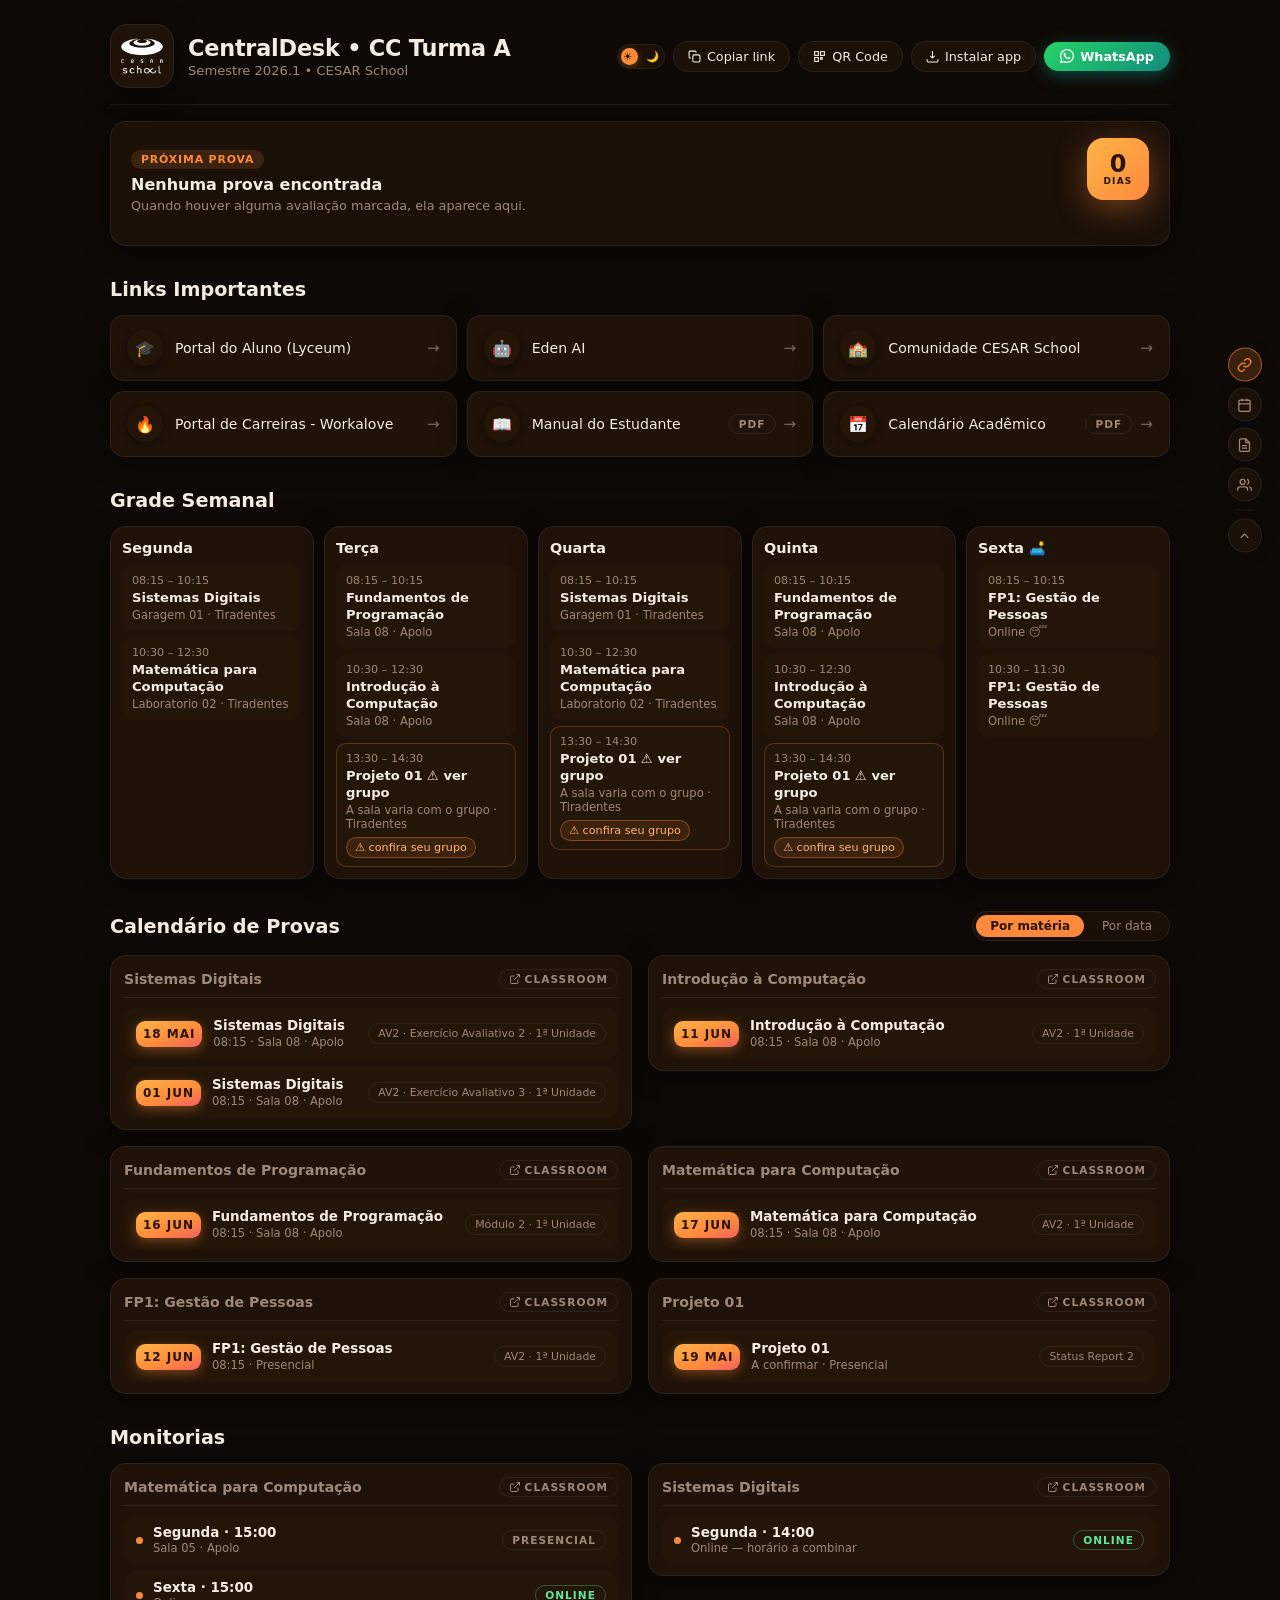
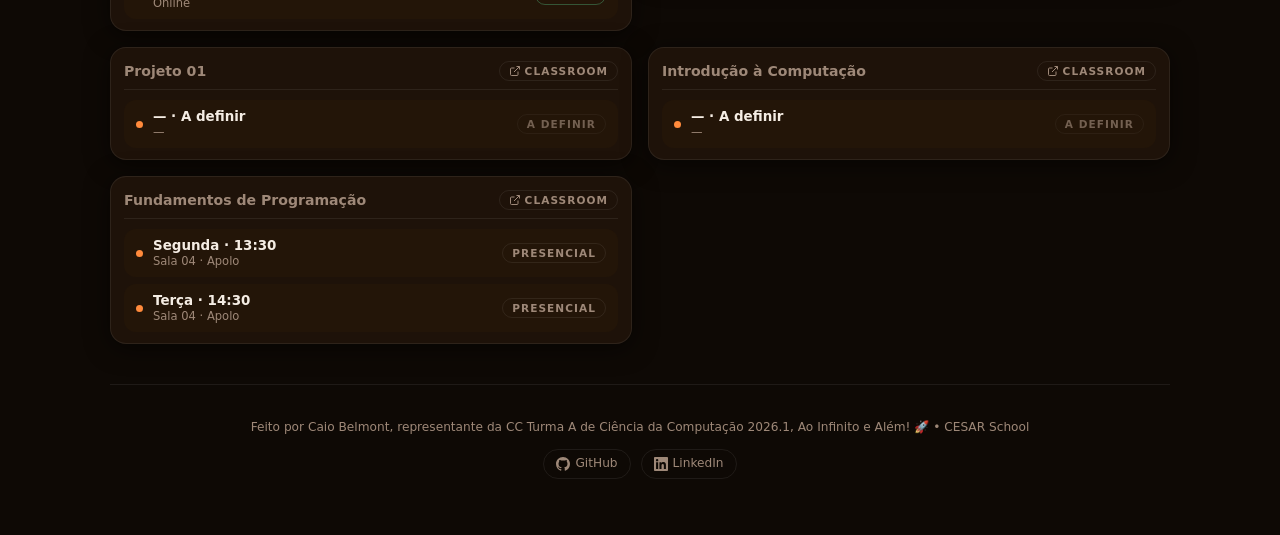
==== index.html @ 244f683c "Fix HTML structure by adding missing newline" ====
<!DOCTYPE html>
<html lang="pt-BR" data-theme="dark">
<head>
  <meta charset="UTF-8" />
  <meta name="viewport" content="width=device-width, initial-scale=1.0" />
  <title>CentralDesk • CC Turma A</title>
  <link rel="stylesheet" href="style.css" />
</head>
<body>
  <div class="app-shell">

    <!-- TOPBAR desktop -->
    <header class="topbar">
      <div class="topbar-left">
        <div class="brand-card">
          <img id="school-logo" src="assets/images/logo-cesar-school-branca.png" alt="CESAR School" />
        </div>
        <div class="title-block">
          <h1 id="hub-title">CentralDesk • CC Turma A</h1>
          <p id="hub-subtitle" class="subtitle">Semestre 2026.1 • CESAR School</p>
        </div>
      </div>
      <div class="topbar-right">
        <button class="theme-toggle" id="theme-toggle" aria-label="Alternar tema">
          <span class="theme-icon">☀</span>
          <span class="theme-icon">🌙</span>
          <span class="theme-toggle-thumb"></span>
        </button>
        <button class="ghost-button" id="copy-link-btn">
          <svg width="13" height="13" viewBox="0 0 24 24" fill="none" stroke="currentColor" stroke-width="2"><rect x="9" y="9" width="13" height="13" rx="2"/><path d="M5 15H4a2 2 0 0 1-2-2V4a2 2 0 0 1 2-2h9a2 2 0 0 1 2 2v1"/></svg>
          Copiar link
        </button>
        <button class="ghost-button" id="qr-code-btn">
          <svg width="13" height="13" viewBox="0 0 24 24" fill="none" stroke="currentColor" stroke-width="2"><rect x="3" y="3" width="7" height="7"/><rect x="14" y="3" width="7" height="7"/><rect x="3" y="14" width="7" height="7"/><rect x="14" y="14" width="3" height="3"/></svg>
          QR Code
        </button>
        <button class="ghost-button" id="install-app-btn">
          <svg width="13" height="13" viewBox="0 0 24 24" fill="none" stroke="currentColor" stroke-width="2"><path d="M12 2v13m0 0l-4-4m4 4l4-4M2 17v3a2 2 0 0 0 2 2h16a2 2 0 0 0 2-2v-3"/></svg>
          Instalar app
        </button>
        <button class="whatsapp-button" id="whatsapp-btn">
          <svg width="14" height="14" viewBox="0 0 24 24" fill="currentColor"><path d="M17.472 14.382c-.297-.149-1.758-.867-2.03-.967-.273-.099-.471-.148-.67.15-.197.297-.767.966-.94 1.164-.173.199-.347.223-.644.075-.297-.15-1.255-.463-2.39-1.475-.883-.788-1.48-1.761-1.653-2.059-.173-.297-.018-.458.13-.606.134-.133.298-.347.446-.52.149-.174.198-.298.298-.497.099-.198.05-.371-.025-.52-.075-.149-.669-1.612-.916-2.207-.242-.579-.487-.5-.669-.51a12.8 12.8 0 0 0-.57-.01c-.198 0-.52.074-.792.372-.272.297-1.04 1.016-1.04 2.479 0 1.462 1.065 2.875 1.213 3.074.149.198 2.096 3.2 5.077 4.487.709.306 1.262.489 1.694.625.712.227 1.36.195 1.871.118.571-.085 1.758-.719 2.006-1.413.248-.694.248-1.289.173-1.413-.074-.124-.272-.198-.57-.347z"/><path d="M12 0C5.373 0 0 5.373 0 12c0 2.127.558 4.126 1.532 5.859L.057 23.25a.75.75 0 0 0 .916.948l5.453-1.686A11.945 11.945 0 0 0 12 24c6.627 0 12-5.373 12-12S18.627 0 12 0zm0 21.75a9.695 9.695 0 0 1-4.962-1.362l-.355-.211-3.685 1.14 1.04-3.595-.232-.369A9.714 9.714 0 0 1 2.25 12C2.25 6.615 6.615 2.25 12 2.25S21.75 6.615 21.75 12 17.385 21.75 12 21.75z"/></svg>
          WhatsApp
        </button>
      </div>
    </header>

    <!-- TOPBAR mobile (centralizada) -->
    <header class="topbar-mobile">
      <div class="brand-card brand-card-mobile">
        <img id="school-logo-mobile" src="assets/images/logo-cesar-school-branca.png" alt="CESAR School" />
      </div>
      <h1 class="mobile-title" id="hub-title-mobile">CentralDesk • CC Turma A</h1>
      <p class="mobile-subtitle" id="hub-subtitle-mobile">Semestre 2026.1 • CESAR School</p>
      <div class="mobile-actions">
        <button class="theme-toggle" id="theme-toggle-mobile" aria-label="Alternar tema">
          <span class="theme-icon">☀</span>
          <span class="theme-icon">🌙</span>
          <span class="theme-toggle-thumb"></span>
        </button>
        <button class="ghost-button" id="copy-link-btn-mobile">
          <svg width="13" height="13" viewBox="0 0 24 24" fill="none" stroke="currentColor" stroke-width="2"><rect x="9" y="9" width="13" height="13" rx="2"/><path d="M5 15H4a2 2 0 0 1-2-2V4a2 2 0 0 1 2-2h9a2 2 0 0 1 2 2v1"/></svg>
          Copiar link
        </button>
        <button class="ghost-button" id="qr-code-btn-mobile">QR Code</button>
        <button class="ghost-button" id="install-app-btn-mobile">Instalar app</button>
        <button class="whatsapp-button" id="whatsapp-btn-mobile">
          <svg width="14" height="14" viewBox="0 0 24 24" fill="currentColor"><path d="M17.472 14.382c-.297-.149-1.758-.867-2.03-.967-.273-.099-.471-.148-.67.15-.197.297-.767.966-.94 1.164-.173.199-.347.223-.644.075-.297-.15-1.255-.463-2.39-1.475-.883-.788-1.48-1.761-1.653-2.059-.173-.297-.018-.458.13-.606.134-.133.298-.347.446-.52.149-.174.198-.298.298-.497.099-.198.05-.371-.025-.52-.075-.149-.669-1.612-.916-2.207-.242-.579-.487-.5-.669-.51a12.8 12.8 0 0 0-.57-.01c-.198 0-.52.074-.792.372-.272.297-1.04 1.016-1.04 2.479 0 1.462 1.065 2.875 1.213 3.074.149.198 2.096 3.2 5.077 4.487.709.306 1.262.489 1.694.625.712.227 1.36.195 1.871.118.571-.085 1.758-.719 2.006-1.413.248-.694.248-1.289.173-1.413-.074-.124-.272-.198-.57-.347z"/><path d="M12 0C5.373 0 0 5.373 0 12c0 2.127.558 4.126 1.532 5.859L.057 23.25a.75.75 0 0 0 .916.948l5.453-1.686A11.945 11.945 0 0 0 12 24c6.627 0 12-5.373 12-12S18.627 0 12 0zm0 21.75a9.695 9.695 0 0 1-4.962-1.362l-.355-.211-3.685 1.14 1.04-3.595-.232-.369A9.714 9.714 0 0 1 2.25 12C2.25 6.615 6.615 2.25 12 2.25S21.75 6.615 21.75 12 17.385 21.75 12 21.75z"/></svg>
          WhatsApp
        </button>
      </div>
    </header>

    <!-- HIGHLIGHT -->
    <section class="highlight-section">
      <div class="highlight-main">
        <div class="highlight-tag">Próxima prova</div>
        <h2 id="highlight-title">Carregando...</h2>
        <p id="highlight-description" class="muted small"></p>
        <div class="highlight-meta">
          <span id="highlight-course"></span>
          <span id="highlight-room"></span>
        </div>
      </div>
      <div class="highlight-side">
        <div class="highlight-count">
          <span id="highlight-days">—</span>
          <span class="label">dias</span>
        </div>
        <p id="highlight-date" class="muted small"></p>
      </div>
    </section>

    <main class="app-main">

      <section class="section" id="links-section">
        <div class="section-header"><h2>Links Importantes</h2></div>
        <div class="cards-grid" id="important-links"></div>
      </section>

      <section class="section" id="grade-section">
        <div class="section-header"><h2>Grade Semanal</h2></div>
        <div class="week-grid" id="weekly-schedule"></div>
      </section>

      <section class="section" id="provas-section">
        <div class="section-header">
          <h2>Calendário de Provas</h2>
          <div class="view-toggle">
            <button class="view-toggle-btn active" id="view-by-subject">Por matéria</button>
            <button class="view-toggle-btn" id="view-by-date">Por data</button>
          </div>
        </div>
        <div id="exam-calendar"></div>
      </section>

      <section class="section" id="monitorias-section">
        <div class="section-header"><h2>Monitorias</h2></div>
        <div id="monitorias"></div>
      </section>

    </main>

    <footer class="app-footer">
      <p id="footer-text"></p>
      <div class="footer-links">
        <a href="github.com/BelmontBeta" target="_blank" id="github-link" class="icon-link">
          <svg width="14" height="14" viewBox="0 0 24 24" fill="currentColor"><path d="M12 0C5.37 0 0 5.37 0 12c0 5.3 3.438 9.8 8.205 11.385.6.113.82-.258.82-.577 0-.285-.01-1.04-.015-2.04-3.338.724-4.042-1.61-4.042-1.61-.546-1.387-1.333-1.756-1.333-1.756-1.089-.745.083-.729.083-.729 1.205.084 1.839 1.237 1.839 1.237 1.07 1.834 2.807 1.304 3.492.997.107-.775.418-1.305.762-1.604-2.665-.305-5.467-1.334-5.467-5.931 0-1.311.469-2.381 1.236-3.221-.124-.303-.535-1.524.117-3.176 0 0 1.008-.322 3.301 1.23A11.509 11.509 0 0 1 12 5.803c1.02.005 2.047.138 3.006.404 2.291-1.552 3.297-1.23 3.297-1.23.653 1.653.242 2.874.118 3.176.77.84 1.235 1.911 1.235 3.221 0 4.609-2.807 5.624-5.479 5.921.43.372.823 1.102.823 2.222 0 1.606-.015 2.896-.015 3.286 0 .315.21.69.825.57C20.565 21.795 24 17.295 24 12c0-6.63-5.37-12-12-12z"/></svg>
          GitHub
        </a>
        <a href="www.linkedin.com/in/caio-belmont-29b6191aa/" target="_blank" id="linkedin-link" class="icon-link">
          <svg width="14" height="14" viewBox="0 0 24 24" fill="currentColor"><path d="M20.447 20.452h-3.554v-5.569c0-1.328-.027-3.037-1.852-3.037-1.853 0-2.136 1.445-2.136 2.939v5.667H9.351V9h3.414v1.561h.046c.477-.9 1.637-1.85 3.37-1.85 3.601 0 4.267 2.37 4.267 5.455v6.286zM5.337 7.433a2.062 2.062 0 0 1-2.063-2.065 2.064 2.064 0 1 1 2.063 2.065zm1.782 13.019H3.555V9h3.564v11.452zM22.225 0H1.771C.792 0 0 .774 0 1.729v20.542C0 23.227.792 24 1.771 24h20.451C23.2 24 24 23.227 24 22.271V1.729C24 .774 23.2 0 22.222 0h.003z"/></svg>
          LinkedIn
        </a>
      </div>
    </footer>

  </div>

  <!-- SIDE NAV flutuante à direita (desktop + mobile) -->
  <nav class="side-nav" id="side-nav">
    <a class="side-nav-item active" href="#links-section">
      <span class="side-nav-icon">
        <svg width="15" height="15" viewBox="0 0 24 24" fill="none" stroke="currentColor" stroke-width="2"><path d="M10 13a5 5 0 0 0 7.54.54l3-3a5 5 0 0 0-7.07-7.07l-1.72 1.71"/><path d="M14 11a5 5 0 0 0-7.54-.54l-3 3a5 5 0 0 0 7.07 7.07l1.71-1.71"/></svg>
      </span>
      <span class="side-nav-label">Links</span>
    </a>
    <a class="side-nav-item" href="#grade-section">
      <span class="side-nav-icon">
        <svg width="15" height="15" viewBox="0 0 24 24" fill="none" stroke="currentColor" stroke-width="2"><rect x="3" y="4" width="18" height="18" rx="2"/><line x1="16" y1="2" x2="16" y2="6"/><line x1="8" y1="2" x2="8" y2="6"/><line x1="3" y1="10" x2="21" y2="10"/></svg>
      </span>
      <span class="side-nav-label">Grade</span>
    </a>
    <a class="side-nav-item" href="#provas-section">
      <span class="side-nav-icon">
        <svg width="15" height="15" viewBox="0 0 24 24" fill="none" stroke="currentColor" stroke-width="2"><path d="M14 2H6a2 2 0 0 0-2 2v16a2 2 0 0 0 2 2h12a2 2 0 0 0 2-2V8z"/><polyline points="14 2 14 8 20 8"/><line x1="16" y1="13" x2="8" y2="13"/><line x1="16" y1="17" x2="8" y2="17"/></svg>
      </span>
      <span class="side-nav-label">Provas</span>
    </a>
    <a class="side-nav-item" href="#monitorias-section">
      <span class="side-nav-icon">
        <svg width="15" height="15" viewBox="0 0 24 24" fill="none" stroke="currentColor" stroke-width="2"><path d="M17 21v-2a4 4 0 0 0-4-4H5a4 4 0 0 0-4 4v2"/><circle cx="9" cy="7" r="4"/><path d="M23 21v-2a4 4 0 0 0-3-3.87"/><path d="M16 3.13a4 4 0 0 1 0 7.75"/></svg>
      </span>
      <span class="side-nav-label">Monitorias</span>
    </a>
    <div class="side-nav-divider"></div>
    <button class="side-nav-item side-nav-top" id="back-to-top">
      <span class="side-nav-icon">
        <svg width="15" height="15" viewBox="0 0 24 24" fill="none" stroke="currentColor" stroke-width="2"><polyline points="18 15 12 9 6 15"/></svg>
      </span>
      <span class="side-nav-label">Topo</span>
    </button>
  </nav>

  <!-- MODAL QR CODE -->
  <div class="modal-overlay" id="modal-qr">
    <div class="modal-box">
      <div class="modal-header">
        <span class="modal-title">🔳 QR Code do CentralDesk</span>
        <button class="modal-close" id="modal-qr-close">
          <svg width="16" height="16" viewBox="0 0 24 24" fill="none" stroke="currentColor" stroke-width="2.5"><line x1="18" y1="6" x2="6" y2="18"/><line x1="6" y1="6" x2="18" y2="18"/></svg>
        </button>
      </div>
      <div class="modal-body modal-body-qr">
        <div class="qr-wrapper">
          <img id="qr-img" src="" alt="QR Code" />
        </div>
        <p class="qr-url" id="qr-url-text"></p>
      </div>
      <div class="modal-footer">
        <button class="btn-download-qr" id="btn-download-qr">
          <svg width="14" height="14" viewBox="0 0 24 24" fill="none" stroke="currentColor" stroke-width="2"><path d="M12 2v13m0 0l-4-4m4 4l4-4M2 17v3a2 2 0 0 0 2 2h16a2 2 0 0 0 2-2v-3"/></svg>
          Baixar .png
        </button>
        <button class="btn-modal-ghost" id="modal-qr-close2">Fechar</button>
      </div>
    </div>
  </div>

  <!-- MODAL INSTALAR APP -->
  <div class="modal-overlay" id="modal-install">
    <div class="modal-box">
      <div class="modal-header">
        <span class="modal-title">📲 Instalar no celular</span>
        <button class="modal-close" id="modal-install-close">
          <svg width="16" height="16" viewBox="0 0 24 24" fill="none" stroke="currentColor" stroke-width="2.5"><line x1="18" y1="6" x2="6" y2="18"/><line x1="6" y1="6" x2="18" y2="18"/></svg>
        </button>
      </div>
      <div class="modal-body">
        <p class="install-subtitle">Adicione o CentralDesk à sua tela inicial como um app, sem precisar de loja.</p>

        <div class="install-tabs">
          <button class="install-tab active" data-tab="android">
            <svg width="14" height="14" viewBox="0 0 24 24" fill="currentColor"><path d="M17.523 15.341a.75.75 0 1 0 0-1.5.75.75 0 0 0 0 1.5zm-11.046 0a.75.75 0 1 0 0-1.5.75.75 0 0 0 0 1.5zM2.4 8.4l1.8-3.6A1.2 1.2 0 0 1 5.27 4.2h13.46a1.2 1.2 0 0 1 1.07.6l1.8 3.6H2.4zm-.4 1.2v7.2A1.2 1.2 0 0 0 3.2 18h.6v1.8a1.2 1.2 0 0 0 2.4 0V18h7.6v1.8a1.2 1.2 0 0 0 2.4 0V18h.6a1.2 1.2 0 0 0 1.2-1.2V9.6H2z"/></svg>
            Android
          </button>
          <button class="install-tab" data-tab="iphone">
            <svg width="14" height="14" viewBox="0 0 24 24" fill="currentColor"><path d="M16.5 1.5h-9A2.5 2.5 0 0 0 5 4v16a2.5 2.5 0 0 0 2.5 2.5h9A2.5 2.5 0 0 0 19 20V4a2.5 2.5 0 0 0-2.5-2.5zm-4.5 18a1 1 0 1 1 0-2 1 1 0 0 1 0 2z"/></svg>
            iPhone
          </button>
        </div>

        <div class="install-steps" id="steps-android">
          <div class="install-step">
            <span class="step-num">1</span>
            <span>Abra o site no <strong>Google Chrome</strong> do seu celular.</span>
          </div>
          <div class="install-step">
            <span class="step-num">2</span>
            <span>Toque nos <strong>três pontinhos ⋮</strong> no canto superior direito.</span>
          </div>
          <div class="install-step">
            <span class="step-num">3</span>
            <span>Selecione <strong>"Adicionar à tela inicial"</strong> ou <strong>"Instalar app"</strong>.</span>
          </div>
          <div class="install-step">
            <span class="step-num">4</span>
            <span>Confirme tocando em <strong>"Adicionar"</strong>. Pronto! 🎉</span>
          </div>
        </div>

        <div class="install-steps hidden" id="steps-iphone">
          <div class="install-step">
            <span class="step-num">1</span>
            <span>Abra o site no <strong>Safari</strong> (não funciona em outros navegadores).</span>
          </div>
          <div class="install-step">
            <span class="step-num">2</span>
            <span>Toque no botão de <strong>compartilhar</strong> — quadrado com seta pra cima, na barra inferior.</span>
          </div>
          <div class="install-step">
            <span class="step-num">3</span>
            <span>Role e toque em <strong>"Adicionar à Tela de Início"</strong>.</span>
          </div>
          <div class="install-step">
            <span class="step-num">4</span>
            <span>Confirme em <strong>"Adicionar"</strong> no canto superior direito. Feito! 🎉</span>
          </div>
        </div>

        <div class="install-tip">
          💡 O app funciona offline e fica sempre atualizado quando você abrir com internet.
        </div>
      </div>
      <div class="modal-footer">
        <button class="btn-modal-ghost" id="modal-install-close2">Fechar</button>
      </div>
    </div>
  </div>

  <script src="config.js"></script>
  <script src="script.js"></script>
</body>
</html>
---- style.css ----
/* =====================================================
   CentralDesk • CESAR School
   ===================================================== */

   :root {
    --bg:          #0e0905;
    --bg-up:       #1a1008;
    --bg-soft:     #231508;
    --bg-card:     #1e1209;
    --accent:      #ff8a3c;
    --accent-glow: rgba(255,138,60,.35);
    --text:        #f5ede4;
    --muted:       #9e8878;
    --border:      rgba(255,255,255,.07);
    --border-acc:  rgba(255,138,60,.4);
    --r-lg:        16px;
    --r-md:        12px;
    --pill:        999px;
    --sh-card:     0 4px 24px rgba(0,0,0,.55);
    --sh-acc:      0 8px 32px rgba(255,138,60,.4);
    --font:        system-ui,-apple-system,BlinkMacSystemFont,"Segoe UI",sans-serif;
  }
  
  :root[data-theme="light"] {
    --bg:          #f5ede4;
    --bg-up:       #ffffff;
    --bg-soft:     #ede3d8;
    --bg-card:     #ffffff;
    --accent:      #e06520;
    --accent-glow: rgba(224,101,32,.2);
    --text:        #2d1c0e;
    --muted:       #7a5c45;
    --border:      rgba(0,0,0,.08);
    --border-acc:  rgba(224,101,32,.45);
    --sh-card:     0 4px 20px rgba(0,0,0,.08);
    --sh-acc:      0 8px 28px rgba(224,101,32,.25);
  }
  
  *,*::before,*::after { box-sizing: border-box; }
  html,body { margin:0; padding:0; font-family:var(--font); color:var(--text); min-height:100%; }
  body { background:var(--bg); display:flex; flex-direction:column; align-items:center; }
  
  .app-shell {
    width: 100%;
    max-width: 1100px;
    padding: 24px 20px 56px;
  }
  
  /* ══════════════════════════════════════════════
     TOPBAR — desktop
     ══════════════════════════════════════════════ */
  
  .topbar {
    display: flex;
    align-items: center;
    justify-content: space-between;
    gap: 16px;
    margin-bottom: 16px;
    padding-bottom: 16px;
    border-bottom: 1px solid var(--border);
  }
  
  .topbar-left {
    display: flex;
    align-items: center;
    gap: 14px;
    flex-shrink: 0;
  }
  
  .brand-card {
    width: 64px; height: 64px;
    border-radius: 18px;
    background: var(--bg-card);
    border: 1px solid var(--border);
    display: flex; align-items: center; justify-content: center;
    box-shadow: var(--sh-card);
    flex-shrink: 0;
  }
  
  .brand-card img { width: 48px; height: auto; }
  
  .title-block h1 {
    margin: 0 0 2px;
    font-size: 1.4rem;
    font-weight: 700;
    letter-spacing: -.01em;
  }
  
  .subtitle { margin: 0; font-size: .82rem; color: var(--muted); }
  
  .topbar-right {
    display: flex;
    align-items: center;
    gap: 8px;
    flex-wrap: wrap;
    justify-content: flex-end;
  }
  
  /* TOPBAR mobile — oculto por padrão */
  .topbar-mobile { display: none; }
  
  /* ══════════════════════════════════════════════
     BOTÕES
     ══════════════════════════════════════════════ */
  
  button { border: none; cursor: pointer; font: inherit; }
  
  .ghost-button {
    padding: 7px 14px;
    border-radius: var(--pill);
    background: var(--bg-up);
    border: 1px solid var(--border);
    color: var(--text);
    font-size: .8rem;
    display: inline-flex; align-items: center; gap: 6px;
    transition: transform .12s, box-shadow .12s, border-color .12s;
    white-space: nowrap;
  }
  
  .ghost-button:hover {
    transform: translateY(-1px);
    border-color: var(--border-acc);
    box-shadow: var(--sh-card);
  }
  
  .whatsapp-button {
    padding: 7px 16px;
    border-radius: var(--pill);
    background: linear-gradient(135deg,#25d366,#128c7e);
    color: #fff; font-size: .8rem; font-weight: 600;
    display: inline-flex; align-items: center; gap: 6px;
    box-shadow: 0 4px 16px rgba(18,140,126,.5);
    transition: transform .12s, box-shadow .12s;
    white-space: nowrap;
  }
  
  .whatsapp-button:hover {
    transform: translateY(-1px);
    box-shadow: 0 8px 24px rgba(18,140,126,.7);
  }
  
  /* ── Toggle tema ── */
  
  .theme-toggle {
    position: relative;
    width: 48px; height: 25px;
    border-radius: var(--pill);
    background: var(--bg-up);
    border: 1px solid var(--border);
    display: inline-flex; align-items: center; justify-content: space-between;
    padding: 0 5px; cursor: pointer; overflow: hidden; flex-shrink: 0;
  }
  
  .theme-icon { font-size: .65rem; pointer-events: none; z-index: 1; }
  
  .theme-toggle-thumb {
    position: absolute; top: 3px; left: 3px;
    width: 17px; height: 17px; border-radius: 50%;
    background: var(--accent);
    transition: transform .22s ease;
    box-shadow: 0 2px 8px var(--accent-glow);
  }
  
  :root[data-theme="light"] .theme-toggle-thumb { transform: translateX(21px); }
  
  /* ══════════════════════════════════════════════
     SIDE NAV — flutuante direita (desktop + mobile)
     ══════════════════════════════════════════════ */
  
  .side-nav {
    position: fixed;
    right: 18px;
    top: 50%;
    transform: translateY(-50%);
    z-index: 100;
    display: flex;
    flex-direction: column;
    align-items: flex-end;
    gap: 6px;
  }
  
  .side-nav-item {
    display: flex;
    align-items: center;
    justify-content: flex-end;
    padding: 0;
    border-radius: var(--pill);
    background: var(--bg-up);
    border: 1px solid var(--border);
    color: var(--muted);
    text-decoration: none;
    cursor: pointer;
    font: inherit;
    font-size: .78rem;
    overflow: hidden;
    height: 34px;
    width: 34px;
    transition:
      width .22s ease,
      background .15s,
      border-color .15s,
      color .15s,
      box-shadow .15s;
    box-shadow: 0 2px 12px rgba(0,0,0,.35);
    white-space: nowrap;
  }
  
  .side-nav-item:hover {
    width: 130px;
    background: var(--bg-card);
    border-color: var(--border-acc);
    color: var(--text);
    box-shadow: 0 4px 20px rgba(0,0,0,.5);
  }
  
  .side-nav-item.active {
    border-color: rgba(255,138,60,.55);
    background: rgba(255,138,60,.18);
    color: var(--accent);
  }
  
  .side-nav-item.active:hover {
    background: rgba(255,138,60,.25);
  }
  
  .side-nav-icon {
    display: flex; align-items: center; justify-content: center;
    width: 34px; height: 34px;
    flex-shrink: 0;
    order: 2;
  }
  
  .side-nav-label {
    order: 1;
    padding-left: 12px;
    opacity: 0;
    transform: translateX(6px);
    transition: opacity .18s ease, transform .18s ease;
    pointer-events: none;
    font-weight: 500;
  }
  
  .side-nav-item:hover .side-nav-label {
    opacity: 1;
    transform: translateX(0);
  }
  
  .side-nav-divider {
    width: 20px; height: 1px;
    background: var(--border);
    align-self: center;
    margin: 2px 7px;
  }
  
  .side-nav-top { background: var(--bg-up); }
  
  /* ══════════════════════════════════════════════
     HIGHLIGHT
     ══════════════════════════════════════════════ */
  
  .highlight-section {
    background: var(--bg-up);
    border: 1px solid var(--border);
    border-radius: var(--r-lg);
    padding: 16px 20px;
    display: flex; align-items: center; justify-content: space-between;
    gap: 16px; margin-bottom: 8px;
    box-shadow: var(--sh-card);
  }
  
  .highlight-tag {
    display: inline-flex; padding: 3px 10px;
    border-radius: var(--pill);
    background: rgba(255,138,60,.15); color: var(--accent);
    font-size: .68rem; font-weight: 600; letter-spacing: .08em;
    text-transform: uppercase; margin-bottom: 6px;
  }
  
  .highlight-main h2 { margin: 0 0 4px; font-size: 1rem; font-weight: 600; }
  .highlight-main .muted { margin: 0 0 6px; font-size: .8rem; }
  
  .highlight-meta {
    display: flex; flex-wrap: wrap; gap: 4px;
    font-size: .75rem; color: var(--muted);
  }
  .highlight-meta span:not(:empty):not(:first-child)::before { content: " · "; }
  
  .highlight-side {
    display: flex; flex-direction: column;
    align-items: center; gap: 6px; flex-shrink: 0;
  }
  
  .highlight-count {
    width: 62px; height: 62px; border-radius: 16px;
    background: linear-gradient(135deg,#ffb347,#ff8a3c);
    display: flex; flex-direction: column;
    align-items: center; justify-content: center;
    color: #2a1100; font-weight: 700;
    box-shadow: var(--sh-acc); line-height: 1;
  }
  
  .highlight-count span:first-child { font-size: 1.5rem; }
  .highlight-count .label {
    font-size: .56rem; text-transform: uppercase;
    letter-spacing: .14em; margin-top: 1px;
  }
  
  #highlight-date { font-size: .72rem; color: var(--muted); text-align: center; }
  
  /* ══════════════════════════════════════════════
     SEÇÕES
     ══════════════════════════════════════════════ */
  
  .section { margin-top: 32px; }
  
  .section-header {
    display: flex; align-items: center;
    justify-content: space-between; margin-bottom: 14px;
  }
  
  .section-header h2 { margin: 0; font-size: 1.2rem; font-weight: 700; }
  
  .muted { color: var(--muted); }
  .small { font-size: .8rem; }
  
  /* ── Toggle provas ── */
  
  .view-toggle {
    display: flex; gap: 4px;
    background: var(--bg-up);
    border: 1px solid var(--border);
    border-radius: var(--pill);
    padding: 3px;
  }
  
  .view-toggle-btn {
    padding: 4px 14px;
    border-radius: var(--pill);
    border: none; background: transparent;
    color: var(--muted); font-size: .75rem; font-weight: 500;
    cursor: pointer;
    transition: background .15s, color .15s;
    white-space: nowrap;
  }
  
  .view-toggle-btn.active {
    background: var(--accent);
    color: #2a1100; font-weight: 600;
  }
  
  .view-toggle-btn:not(.active):hover {
    background: rgba(255,255,255,.05);
    color: var(--text);
  }
  
  /* ══════════════════════════════════════════════
     LINKS IMPORTANTES
     ══════════════════════════════════════════════ */
  
  .cards-grid {
    display: grid;
    grid-template-columns: 1fr 1fr 1fr;
    gap: 10px;
  }
  
  .link-card {
    position: relative;
    background: var(--bg-card);
    border-radius: 14px;
    padding: 14px 16px;
    display: flex; align-items: center; justify-content: space-between;
    gap: 12px; text-decoration: none; color: inherit;
    border: 1px solid var(--border);
    box-shadow: var(--sh-card);
    overflow: hidden;
    transition: border-color .18s ease, box-shadow .18s ease, transform .12s ease;
  }
  
  .link-card::before {
    content: "";
    position: absolute;
    left: 0; top: 10px; bottom: 10px;
    width: 3px; border-radius: var(--pill);
    background: linear-gradient(to bottom, transparent, var(--accent), transparent);
    opacity: 0; transform: translateX(-4px);
    transition: opacity .18s ease, transform .18s ease;
  }
  
  .link-card::after {
    content: "";
    position: absolute; inset: 0;
    background: radial-gradient(circle at 0% 50%, rgba(255,138,60,.10) 0%, transparent 65%);
    opacity: 0; transition: opacity .22s ease;
    pointer-events: none;
  }
  
  .link-card:hover {
    transform: translateY(-2px);
    border-color: var(--border-acc);
    box-shadow: 0 8px 28px rgba(0,0,0,.55);
  }
  
  .link-card:hover::before { opacity: 1; transform: translateX(0); }
  .link-card:hover::after  { opacity: 1; }
  
  .link-card-left {
    display: flex; align-items: center;
    gap: 12px; min-width: 0;
  }
  
  .link-icon {
    width: 36px; height: 36px;
    border-radius: 999px;
    background: var(--bg-soft);
    display: flex; align-items: center; justify-content: center;
    font-size: 1rem; flex-shrink: 0;
    box-shadow: 0 2px 8px rgba(0,0,0,.4);
    transition: background .18s ease, box-shadow .18s ease;
  }
  
  .link-card:hover .link-icon {
    background: rgba(255,138,60,.14);
    box-shadow: 0 4px 14px rgba(255,138,60,.3);
  }
  
  .link-text-main {
    font-size: .88rem; font-weight: 500;
    white-space: nowrap; overflow: hidden; text-overflow: ellipsis;
    transition: color .14s;
  }
  
  .link-card:hover .link-text-main { color: var(--text); }
  
  .link-card-right {
    display: flex; align-items: center;
    gap: 8px; flex-shrink: 0;
  }
  
  .link-arrow {
    font-size: .95rem; color: var(--muted); opacity: .7;
    transition: transform .14s ease, color .14s ease, opacity .14s ease;
  }
  
  .link-card:hover .link-arrow {
    transform: translateX(3px); color: var(--accent); opacity: 1;
  }
  
  /* ── Badges ── */
  
  .badge {
    border-radius: var(--pill); padding: 3px 9px;
    font-size: .66rem; font-weight: 600; letter-spacing: .1em;
    border: 1px solid var(--border); text-transform: uppercase;
  }
  
  .badge-secondary { color: var(--muted); }
  
  .badge-classroom {
    text-decoration: none; color: var(--muted);
    display: inline-flex; align-items: center; gap: 4px;
    transition: color .12s, border-color .12s; cursor: pointer;
  }
  
  .badge-classroom:hover { color: var(--text); border-color: var(--border-acc); }
  
  /* ══════════════════════════════════════════════
     GRADE
     ══════════════════════════════════════════════ */
  
  .week-grid { display: grid; grid-template-columns: repeat(5,1fr); gap: 10px; }
  
  .day-card {
    background: var(--bg-card); border: 1px solid var(--border);
    border-radius: var(--r-lg); padding: 13px 11px 11px;
    display: flex; flex-direction: column; gap: 9px;
    box-shadow: var(--sh-card); transition: border-color .15s;
  }
  
  .day-today {
    border-color: var(--accent) !important;
    box-shadow: 0 0 0 1px var(--accent), var(--sh-card) !important;
  }
  
  .day-header { display: flex; align-items: center; justify-content: space-between; gap: 6px; }
  .day-title-wrap { display: flex; align-items: center; gap: 5px; }
  .day-title { font-size: .9rem; font-weight: 700; }
  .day-emoji { font-size: .82rem; }
  
  .day-label {
    font-size: .62rem; font-weight: 700; text-transform: uppercase; letter-spacing: .1em;
    padding: 2px 7px; border-radius: var(--pill);
    background: var(--accent); color: #2a1100;
  }
  
  .day-body { display: flex; flex-direction: column; gap: 6px; }
  
  .class-block {
    background: var(--bg-soft); border-radius: 10px;
    padding: 8px 9px; border: 1px solid transparent;
  }
  
  .class-block-warning { border-color: rgba(255,138,60,.25) !important; }
  .class-time { font-size: .7rem; color: var(--muted); margin-bottom: 2px; }
  .class-name { font-size: .82rem; font-weight: 600; line-height: 1.3; }
  .class-location { font-size: .72rem; color: var(--muted); margin-top: 2px; }
  
  .warn-btn {
    display: inline-block; margin-top: 6px; padding: 3px 8px;
    border-radius: var(--pill);
    background: rgba(255,138,60,.12); border: 1px solid rgba(255,138,60,.35);
    color: #ffb37a; font-size: .7rem; cursor: default;
  }
  
  /* ══════════════════════════════════════════════
     PROVAS
     ══════════════════════════════════════════════ */
  
  .exam-two-col { display: grid; grid-template-columns: 1fr 1fr; gap: 16px; align-items: start; }
  
  .exam-group {
    background: var(--bg-card); border: 1px solid var(--border);
    border-radius: var(--r-lg); padding: 13px 13px 11px; box-shadow: var(--sh-card);
  }
  
  .exam-group-header {
    display: flex; justify-content: space-between; align-items: center;
    margin-bottom: 10px; padding-bottom: 8px; border-bottom: 1px solid var(--border);
  }
  
  .exam-group-title { font-size: .88rem; font-weight: 600; color: var(--muted); }
  
  .exam-list { display: flex; flex-direction: column; gap: 8px; }
  
  .exam-list-flat { display: flex; flex-direction: column; gap: 8px; max-width: 100%; }
  
  .exam-item {
    background: var(--bg-soft); border-radius: var(--r-md);
    border: 1px solid transparent; padding: 9px 11px;
    display: grid; grid-template-columns: auto 1fr auto;
    gap: 11px; align-items: center; transition: border-color .12s;
  }
  
  .exam-item:hover { border-color: var(--border-acc); }
  
  .exam-date {
    min-width: 50px; border-radius: 9px;
    background: linear-gradient(160deg,#ffb347 0%,#ff8a3c 60%,#f06060 100%);
    color: #2a1100; font-weight: 700; padding: 6px 7px;
    display: flex; align-items: center; justify-content: center;
    box-shadow: 0 3px 12px rgba(255,138,60,.4);
  }
  
  .exam-date .date-full { font-size: .75rem; letter-spacing: .08em; white-space: nowrap; }
  
  .exam-main { min-width: 0; }
  .exam-title { font-size: .84rem; font-weight: 600; margin-bottom: 2px; white-space: nowrap; overflow: hidden; text-overflow: ellipsis; }
  .exam-meta { font-size: .72rem; color: var(--muted); }
  
  .exam-tag {
    font-size: .68rem; padding: 3px 9px; border-radius: var(--pill);
    border: 1px solid var(--border); color: var(--muted); white-space: nowrap; flex-shrink: 0;
  }
  
  /* ══════════════════════════════════════════════
     MONITORIAS
     ══════════════════════════════════════════════ */
  
  .monitor-group {
    background: var(--bg-card); border: 1px solid var(--border);
    border-radius: var(--r-lg); padding: 13px 13px 11px; box-shadow: var(--sh-card);
  }
  
  .monitor-group-header {
    display: flex; justify-content: space-between; align-items: center;
    margin-bottom: 10px; padding-bottom: 8px; border-bottom: 1px solid var(--border);
  }
  
  .monitor-list { display: flex; flex-direction: column; gap: 7px; }
  
  .monitor-item {
    background: var(--bg-soft); border-radius: var(--r-md);
    border: 1px solid transparent; padding: 8px 11px;
    display: flex; align-items: center; gap: 10px; transition: border-color .12s;
  }
  
  .monitor-item:hover { border-color: var(--border-acc); }
  
  .monitor-dot { width: 7px; height: 7px; border-radius: 50%; background: var(--accent); flex-shrink: 0; }
  .monitor-main { flex: 1; min-width: 0; }
  .monitor-time { font-size: .84rem; font-weight: 600; }
  .monitor-meta { font-size: .72rem; color: var(--muted); margin-top: 1px; }
  
  .tag-online     { color: #5ee8a0; border-color: rgba(94,232,160,.3) !important; }
  .tag-presencial { color: var(--muted); }
  .tag-adefir     { color: var(--muted); opacity: .65; }
  
  /* ══════════════════════════════════════════════
     FOOTER
     ══════════════════════════════════════════════ */
  
  .app-footer {
    margin-top: 40px; padding-top: 20px;
    border-top: 1px solid var(--border);
    font-size: .76rem; color: var(--muted); text-align: center; line-height: 1.6;
  }
  
  .footer-links { margin-top: 8px; display: flex; justify-content: center; gap: 10px; }
  
  .icon-link {
    color: var(--muted); text-decoration: none; font-size: .76rem;
    padding: 4px 12px; border-radius: var(--pill); border: 1px solid var(--border);
    display: inline-flex; align-items: center; gap: 5px;
    transition: border-color .12s, color .12s;
  }
  
  .icon-link:hover { border-color: var(--border-acc); color: var(--text); }
  
  /* ══════════════════════════════════════════════
     RESPONSIVO
     ══════════════════════════════════════════════ */
  
  @media (max-width: 900px) {
    .week-grid { grid-template-columns: repeat(3,1fr); }
  }
  
  @media (max-width: 720px) {
    /* esconde topbar desktop, mostra mobile */
    .topbar { display: none; }
  
    .topbar-mobile {
      display: flex;
      flex-direction: column;
      align-items: center;
      text-align: center;
      gap: 10px;
      margin-bottom: 16px;
      padding-bottom: 16px;
      border-bottom: 1px solid var(--border);
    }
  
    .brand-card-mobile {
      width: 80px; height: 80px;
      border-radius: 22px;
      background: var(--bg-card);
      border: 1px solid var(--border);
      display: flex; align-items: center; justify-content: center;
      box-shadow: var(--sh-card);
    }
  
    .brand-card-mobile img { width: 58px; height: auto; }
  
    .mobile-title {
      margin: 0 0 2px;
      font-size: 1.3rem;
      font-weight: 700;
      letter-spacing: -.01em;
    }
  
    .mobile-subtitle {
      margin: 0;
      font-size: .8rem;
      color: var(--muted);
    }
  
    .mobile-actions {
      display: flex;
      flex-wrap: wrap;
      justify-content: center;
      gap: 6px;
      margin-top: 4px;
    }
  
    /* side nav continua visível no mobile, menor */
    .side-nav { right: 10px; gap: 5px; }
    .side-nav-item { width: 30px; height: 30px; }
    .side-nav-item:hover { width: 120px; }
    .side-nav-icon { width: 30px; height: 30px; }
  
    .cards-grid { grid-template-columns: 1fr 1fr; }
    .exam-two-col { grid-template-columns: 1fr; }
    .week-grid { grid-template-columns: 1fr 1fr; }
  
    .highlight-section { flex-direction: column; align-items: stretch; }
    .highlight-side {
      flex-direction: row; align-items: center;
      justify-content: space-between;
    }
  
    .exam-item { grid-template-columns: auto 1fr; grid-template-rows: auto auto; }
    .exam-tag { grid-column: 2; justify-self: start; }
  }
  
  @media (max-width: 480px) {
    .cards-grid { grid-template-columns: 1fr; }
    .week-grid { grid-template-columns: 1fr; }
    .ghost-button, .whatsapp-button { font-size: .74rem; padding: 6px 11px; }
    .side-nav { right: 8px; }
  }
  
  /* ══════════════════════════════════════════════
   MODAIS — QR Code e Instalar App
   ══════════════════════════════════════════════ */

.modal-overlay {
    position: fixed;
    inset: 0;
    z-index: 200;
    background: rgba(0,0,0,.65);
    backdrop-filter: blur(6px);
    -webkit-backdrop-filter: blur(6px);
    display: flex;
    align-items: center;
    justify-content: center;
    padding: 20px;
    opacity: 0;
    pointer-events: none;
    transition: opacity .22s ease;
  }
  
  .modal-overlay.open {
    opacity: 1;
    pointer-events: all;
  }
  
  .modal-box {
    background: var(--bg-card);
    border: 1px solid var(--border);
    border-radius: 20px;
    width: 100%;
    max-width: 320px;
    box-shadow: 0 24px 64px rgba(0,0,0,.7);
    display: flex;
    flex-direction: column;
    gap: 0;
    transform: translateY(12px) scale(.97);
    transition: transform .22s ease;
    overflow: hidden;
  }
  
  .modal-overlay.open .modal-box {
    transform: translateY(0) scale(1);
  }
  
  .modal-header {
    display: flex;
    align-items: center;
    justify-content: space-between;
    padding: 16px 18px 12px;
    border-bottom: 1px solid var(--border);
  }
  
  .modal-title {
    font-size: .95rem;
    font-weight: 700;
  }
  
  .modal-close {
    width: 28px; height: 28px;
    border-radius: 50%;
    background: var(--bg-soft);
    border: 1px solid var(--border);
    color: var(--muted);
    display: flex; align-items: center; justify-content: center;
    cursor: pointer;
    transition: background .12s, color .12s;
  }
  
  .modal-close:hover { background: var(--bg-up); color: var(--text); }
  
  .modal-body {
    padding: 18px;
    display: flex;
    flex-direction: column;
    gap: 14px;
  }
  
  .modal-body-qr { align-items: center; }
  
  /* QR */
  .qr-wrapper {
    width: 200px; height: 200px;
    border-radius: 14px;
    background: #fff;
    display: flex; align-items: center; justify-content: center;
    padding: 10px;
    box-shadow: 0 4px 20px rgba(0,0,0,.3);
  }
  
  .qr-wrapper img {
    width: 100%; height: 100%;
    border-radius: 6px;
    object-fit: contain;
  }
  
  .qr-url {
    margin: 0;
    font-size: .74rem;
    color: var(--accent);
    word-break: break-all;
    text-align: center;
  }
  
  /* Footer dos modais */
  .modal-footer {
    padding: 12px 18px 16px;
    display: flex;
    gap: 8px;
    justify-content: flex-end;
    border-top: 1px solid var(--border);
  }
  
  .btn-download-qr {
    padding: 8px 16px;
    border-radius: var(--pill);
    background: linear-gradient(135deg, var(--accent), #e06520);
    color: #2a1100;
    font-size: .8rem;
    font-weight: 700;
    display: inline-flex; align-items: center; gap: 6px;
    border: none; cursor: pointer;
    box-shadow: 0 4px 14px var(--accent-glow);
    transition: transform .12s, box-shadow .12s;
  }
  
  .btn-download-qr:hover {
    transform: translateY(-1px);
    box-shadow: 0 6px 20px var(--accent-glow);
  }
  
  .btn-modal-ghost {
    padding: 8px 16px;
    border-radius: var(--pill);
    background: var(--bg-soft);
    border: 1px solid var(--border);
    color: var(--muted);
    font-size: .8rem;
    cursor: pointer;
    transition: color .12s, border-color .12s;
  }
  
  .btn-modal-ghost:hover { color: var(--text); border-color: var(--border-acc); }
  
  /* Instalar App */
  .install-subtitle {
    margin: 0;
    font-size: .82rem;
    color: var(--muted);
    line-height: 1.5;
  }
  
  .install-tabs {
    display: flex;
    gap: 6px;
    background: var(--bg-soft);
    border-radius: var(--pill);
    padding: 4px;
  }
  
  .install-tab {
    flex: 1;
    padding: 7px 12px;
    border-radius: var(--pill);
    border: none;
    background: transparent;
    color: var(--muted);
    font-size: .8rem;
    font-weight: 600;
    cursor: pointer;
    display: inline-flex; align-items: center; justify-content: center; gap: 6px;
    transition: background .15s, color .15s, box-shadow .15s;
  }
  
  .install-tab.active {
    background: var(--accent);
    color: #2a1100;
    box-shadow: 0 2px 10px var(--accent-glow);
  }
  
  .install-steps {
    display: flex;
    flex-direction: column;
    gap: 10px;
  }
  
  .install-steps.hidden { display: none; }
  
  .install-step {
    display: flex;
    align-items: flex-start;
    gap: 10px;
    font-size: .82rem;
    line-height: 1.5;
    color: var(--text);
  }
  
  .step-num {
    min-width: 24px; height: 24px;
    border-radius: 50%;
    background: var(--accent);
    color: #2a1100;
    font-size: .72rem;
    font-weight: 700;
    display: flex; align-items: center; justify-content: center;
    flex-shrink: 0;
    margin-top: 1px;
  }
  
  .install-tip {
    font-size: .75rem;
    color: var(--muted);
    background: var(--bg-soft);
    border-radius: var(--r-md);
    padding: 10px 12px;
    border: 1px solid var(--border);
    line-height: 1.5;
  }
  
  /* responsivo modal */
  @media (max-width: 400px) {
    .modal-box { border-radius: 16px; }
    .qr-wrapper { width: 170px; height: 170px; }
  }
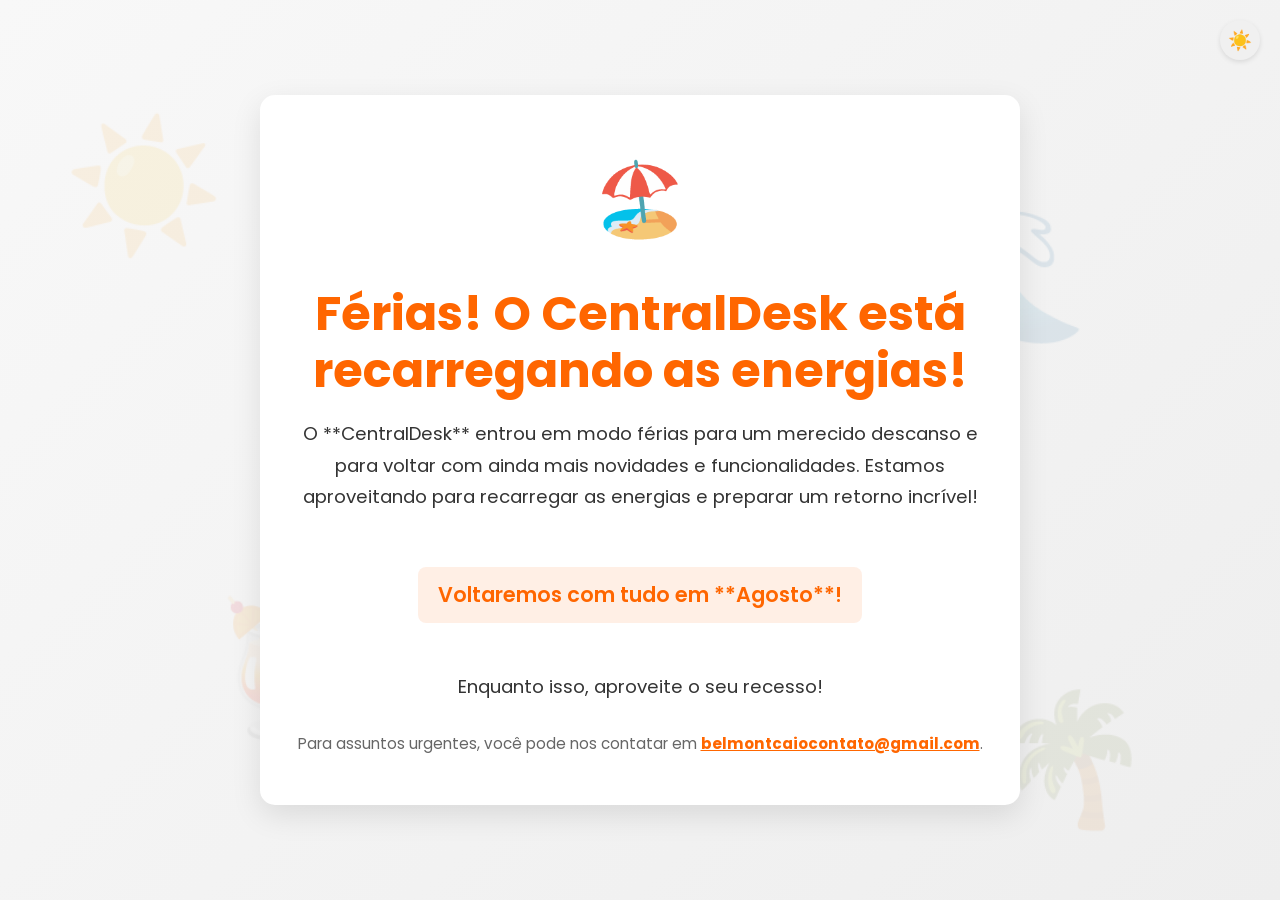
==== commit 8af82ab6: "Ferias" ====
--- a/index.html
+++ b/index.html
@@ -1,274 +1,246 @@
 <!DOCTYPE html>
-<html lang="pt-BR" data-theme="dark">
+<html lang="pt-BR">
 <head>
-  <meta charset="UTF-8" />
-  <meta name="viewport" content="width=device-width, initial-scale=1.0" />
-  <title>CentralDesk • CC Turma A</title>
-  <link rel="stylesheet" href="style.css" />
+    <meta charset="UTF-8">
+    <meta name="viewport" content="width=device-width, initial-scale=1.0">
+    <link rel="icon" type="image/x-icon" href="assets/images/school_laranja.ico" />
+    <title>CentralDesk - Em Férias! ☀️</title>
+    <link href="https://fonts.googleapis.com/css2?family=Poppins:wght@400;600;700&display=swap" rel="stylesheet">
+    <style>
+        /* Variáveis CSS para cores */
+        :root {
+            --primary-color: #ff6600; /* Laranja CESAR School */
+            --secondary-color: #333;
+            --background-light: #f8f8f8;
+            --background-dark: #eee;
+            --text-light: #666;
+            --card-bg: #fff;
+            --shadow-color: rgba(0, 0, 0, 0.1);
+            --button-bg: #f0f0f0;
+            --button-text: #333;
+        }
+
+        /* Tema Dark */
+        html[data-theme='dark'] {
+            --secondary-color: #f0f0f0;
+            --background-light: #2c2c2c;
+            --background-dark: #1a1a1a;
+            --text-light: #b0b0b0;
+            --card-bg: #3a3a3a;
+            --shadow-color: rgba(0, 0, 0, 0.3);
+            --button-bg: #4a4a4a;
+            --button-text: #f0f0f0;
+        }
+
+        body {
+            font-family: 'Poppins', sans-serif;
+            display: flex;
+            justify-content: center;
+            align-items: center;
+            min-height: 100vh;
+            margin: 0;
+            background: linear-gradient(135deg, var(--background-light) 0%, var(--background-dark) 100%);
+            color: var(--secondary-color);
+            text-align: center;
+            padding: 20px;
+            box-sizing: border-box;
+            overflow: hidden;
+            transition: background-color 0.3s ease, color 0.3s ease;
+        }
+
+        .container {
+            background-color: var(--card-bg);
+            border-radius: 15px;
+            box-shadow: 0 10px 30px var(--shadow-color);
+            padding: 50px 30px;
+            max-width: 700px;
+            width: 100%;
+            position: relative;
+            z-index: 1;
+            animation: fadeIn 1s ease-out;
+            transition: background-color 0.3s ease, box-shadow 0.3s ease;
+        }
+
+        h1 {
+            color: var(--primary-color);
+            font-size: 3em;
+            margin-bottom: 15px;
+            font-weight: 700;
+            line-height: 1.2;
+        }
+
+        p {
+            font-size: 1.15em;
+            line-height: 1.7;
+            margin-bottom: 25px;
+            color: var(--secondary-color);
+        }
+
+        .emoji-icon {
+            font-size: 4.5em;
+            margin-bottom: 20px;
+            animation: bounce 2s infinite;
+        }
+
+        .return-date {
+            font-size: 1.3em;
+            font-weight: 600;
+            color: var(--primary-color);
+            margin-top: 30px;
+            margin-bottom: 30px;
+            padding: 10px 20px;
+            background-color: rgba(255, 102, 0, 0.1);
+            border-radius: 8px;
+            display: inline-block;
+        }
+
+        .contact-info {
+            margin-top: 30px;
+            font-size: 0.95em;
+            color: var(--text-light);
+        }
+
+        .contact-info a {
+            color: var(--primary-color);
+            text-decoration: none;
+            font-weight: bold;
+        }
+
+        .contact-info a:hover {
+            text-decoration: underline;
+        }
+
+        /* Botão de Tema */
+        .theme-toggle {
+            position: absolute;
+            top: 20px;
+            right: 20px;
+            background-color: var(--button-bg);
+            color: var(--button-text);
+            border: none;
+            border-radius: 50%;
+            width: 40px;
+            height: 40px;
+            font-size: 1.2em;
+            cursor: pointer;
+            display: flex;
+            justify-content: center;
+            align-items: center;
+            box-shadow: 0 2px 5px var(--shadow-color);
+            transition: background-color 0.3s ease, color 0.3s ease, transform 0.2s ease;
+            z-index: 10;
+        }
+
+        .theme-toggle:hover {
+            transform: scale(1.1);
+        }
+
+        /* Animações */
+        @keyframes fadeIn {
+            from { opacity: 0; transform: translateY(-20px); }
+            to { opacity: 1; transform: translateY(0); }
+        }
+
+        @keyframes bounce {
+            0%, 20%, 50%, 80%, 100% { transform: translateY(0); }
+            40% { transform: translateY(-15px); }
+            60% { transform: translateY(-7px); }
+        }
+
+        /* Elementos de fundo animados */
+        .background-element {
+            position: absolute;
+            opacity: 0.1;
+            animation: float 10s ease-in-out infinite alternate;
+            font-size: 8em; /* Tamanho padrão para desktop */
+            pointer-events: none; /* Garante que não interfira com cliques */
+        }
+        .sun { top: 10%; left: 5%; animation-delay: 0s; }
+        .palm { bottom: 5%; right: 10%; animation-delay: 2s; }
+        .wave { top: 20%; right: 15%; animation-delay: 4s; }
+        .cocktail { bottom: 15%; left: 15%; animation-delay: 6s; }
+
+        @keyframes float {
+            0% { transform: translateY(0px); }
+            100% { transform: translateY(20px); }
+        }
+
+        /* Responsividade */
+        @media (max-width: 768px) {
+            h1 { font-size: 2.2em; }
+            p { font-size: 1em; }
+            .emoji-icon { font-size: 3.5em; }
+            .return-date { font-size: 1.1em; }
+            .container { padding: 30px 20px; }
+            .background-element { font-size: 4em !important; } /* Reduzir tamanho dos elementos de fundo */
+            .theme-toggle { top: 10px; right: 10px; width: 35px; height: 35px; font-size: 1em; }
+        }
+    </style>
 </head>
 <body>
-  <div class="app-shell">
-
-    <!-- TOPBAR desktop -->
-    <header class="topbar">
-      <div class="topbar-left">
-        <div class="brand-card">
-          <img id="school-logo" src="assets/images/logo-cesar-school-branca.png" alt="CESAR School" />
+    <button id="theme-toggle" class="theme-toggle">☀️</button>
+
+    <div class="background-element sun">☀️</div>
+    <div class="background-element palm">🌴</div>
+    <div class="background-element wave">🌊</div>
+    <div class="background-element cocktail">🍹</div>
+
+    <div class="container">
+        <div class="emoji-icon">🏖️</div>
+        <h1>Férias! O CentralDesk está recarregando as energias!</h1>
+        <p>
+            O **CentralDesk** entrou em modo férias para um merecido descanso e para voltar com ainda mais novidades e funcionalidades.
+            Estamos aproveitando para recarregar as energias e preparar um retorno incrível!
+        </p>
+        <p class="return-date">
+            Voltaremos com tudo em **Agosto**!
+        </p>
+        <p>
+            Enquanto isso, aproveite o seu recesso!
+        </p>
+        <div class="contact-info">
+            Para assuntos urgentes, você pode nos contatar em <a href="mailto:belmontcaiocontato@gmail.com" target="_blank" style="text-decoration: underline;">belmontcaiocontato@gmail.com</a>.
         </div>
-        <div class="title-block">
-          <h1 id="hub-title">CentralDesk • CC Turma A</h1>
-          <p id="hub-subtitle" class="subtitle">Semestre 2026.1 • CESAR School</p>
-        </div>
-      </div>
-      <div class="topbar-right">
-        <button class="theme-toggle" id="theme-toggle" aria-label="Alternar tema">
-          <span class="theme-icon">☀</span>
-          <span class="theme-icon">🌙</span>
-          <span class="theme-toggle-thumb"></span>
-        </button>
-        <button class="ghost-button" id="copy-link-btn">
-          <svg width="13" height="13" viewBox="0 0 24 24" fill="none" stroke="currentColor" stroke-width="2"><rect x="9" y="9" width="13" height="13" rx="2"/><path d="M5 15H4a2 2 0 0 1-2-2V4a2 2 0 0 1 2-2h9a2 2 0 0 1 2 2v1"/></svg>
-          Copiar link
-        </button>
-        <button class="ghost-button" id="qr-code-btn">
-          <svg width="13" height="13" viewBox="0 0 24 24" fill="none" stroke="currentColor" stroke-width="2"><rect x="3" y="3" width="7" height="7"/><rect x="14" y="3" width="7" height="7"/><rect x="3" y="14" width="7" height="7"/><rect x="14" y="14" width="3" height="3"/></svg>
-          QR Code
-        </button>
-        <button class="ghost-button" id="install-app-btn">
-          <svg width="13" height="13" viewBox="0 0 24 24" fill="none" stroke="currentColor" stroke-width="2"><path d="M12 2v13m0 0l-4-4m4 4l4-4M2 17v3a2 2 0 0 0 2 2h16a2 2 0 0 0 2-2v-3"/></svg>
-          Instalar app
-        </button>
-        <button class="whatsapp-button" id="whatsapp-btn">
-          <svg width="14" height="14" viewBox="0 0 24 24" fill="currentColor"><path d="M17.472 14.382c-.297-.149-1.758-.867-2.03-.967-.273-.099-.471-.148-.67.15-.197.297-.767.966-.94 1.164-.173.199-.347.223-.644.075-.297-.15-1.255-.463-2.39-1.475-.883-.788-1.48-1.761-1.653-2.059-.173-.297-.018-.458.13-.606.134-.133.298-.347.446-.52.149-.174.198-.298.298-.497.099-.198.05-.371-.025-.52-.075-.149-.669-1.612-.916-2.207-.242-.579-.487-.5-.669-.51a12.8 12.8 0 0 0-.57-.01c-.198 0-.52.074-.792.372-.272.297-1.04 1.016-1.04 2.479 0 1.462 1.065 2.875 1.213 3.074.149.198 2.096 3.2 5.077 4.487.709.306 1.262.489 1.694.625.712.227 1.36.195 1.871.118.571-.085 1.758-.719 2.006-1.413.248-.694.248-1.289.173-1.413-.074-.124-.272-.198-.57-.347z"/><path d="M12 0C5.373 0 0 5.373 0 12c0 2.127.558 4.126 1.532 5.859L.057 23.25a.75.75 0 0 0 .916.948l5.453-1.686A11.945 11.945 0 0 0 12 24c6.627 0 12-5.373 12-12S18.627 0 12 0zm0 21.75a9.695 9.695 0 0 1-4.962-1.362l-.355-.211-3.685 1.14 1.04-3.595-.232-.369A9.714 9.714 0 0 1 2.25 12C2.25 6.615 6.615 2.25 12 2.25S21.75 6.615 21.75 12 17.385 21.75 12 21.75z"/></svg>
-          WhatsApp
-        </button>
-      </div>
-    </header>
-
-    <!-- TOPBAR mobile (centralizada) -->
-    <header class="topbar-mobile">
-      <div class="brand-card brand-card-mobile">
-        <img id="school-logo-mobile" src="assets/images/logo-cesar-school-branca.png" alt="CESAR School" />
-      </div>
-      <h1 class="mobile-title" id="hub-title-mobile">CentralDesk • CC Turma A</h1>
-      <p class="mobile-subtitle" id="hub-subtitle-mobile">Semestre 2026.1 • CESAR School</p>
-      <div class="mobile-actions">
-        <button class="theme-toggle" id="theme-toggle-mobile" aria-label="Alternar tema">
-          <span class="theme-icon">☀</span>
-          <span class="theme-icon">🌙</span>
-          <span class="theme-toggle-thumb"></span>
-        </button>
-        <button class="ghost-button" id="copy-link-btn-mobile">
-          <svg width="13" height="13" viewBox="0 0 24 24" fill="none" stroke="currentColor" stroke-width="2"><rect x="9" y="9" width="13" height="13" rx="2"/><path d="M5 15H4a2 2 0 0 1-2-2V4a2 2 0 0 1 2-2h9a2 2 0 0 1 2 2v1"/></svg>
-          Copiar link
-        </button>
-        <button class="ghost-button" id="qr-code-btn-mobile">QR Code</button>
-        <button class="ghost-button" id="install-app-btn-mobile">Instalar app</button>
-        <button class="whatsapp-button" id="whatsapp-btn-mobile">
-          <svg width="14" height="14" viewBox="0 0 24 24" fill="currentColor"><path d="M17.472 14.382c-.297-.149-1.758-.867-2.03-.967-.273-.099-.471-.148-.67.15-.197.297-.767.966-.94 1.164-.173.199-.347.223-.644.075-.297-.15-1.255-.463-2.39-1.475-.883-.788-1.48-1.761-1.653-2.059-.173-.297-.018-.458.13-.606.134-.133.298-.347.446-.52.149-.174.198-.298.298-.497.099-.198.05-.371-.025-.52-.075-.149-.669-1.612-.916-2.207-.242-.579-.487-.5-.669-.51a12.8 12.8 0 0 0-.57-.01c-.198 0-.52.074-.792.372-.272.297-1.04 1.016-1.04 2.479 0 1.462 1.065 2.875 1.213 3.074.149.198 2.096 3.2 5.077 4.487.709.306 1.262.489 1.694.625.712.227 1.36.195 1.871.118.571-.085 1.758-.719 2.006-1.413.248-.694.248-1.289.173-1.413-.074-.124-.272-.198-.57-.347z"/><path d="M12 0C5.373 0 0 5.373 0 12c0 2.127.558 4.126 1.532 5.859L.057 23.25a.75.75 0 0 0 .916.948l5.453-1.686A11.945 11.945 0 0 0 12 24c6.627 0 12-5.373 12-12S18.627 0 12 0zm0 21.75a9.695 9.695 0 0 1-4.962-1.362l-.355-.211-3.685 1.14 1.04-3.595-.232-.369A9.714 9.714 0 0 1 2.25 12C2.25 6.615 6.615 2.25 12 2.25S21.75 6.615 21.75 12 17.385 21.75 12 21.75z"/></svg>
-          WhatsApp
-        </button>
-      </div>
-    </header>
-
-    <!-- HIGHLIGHT -->
-    <section class="highlight-section">
-      <div class="highlight-main">
-        <div class="highlight-tag">Próxima prova</div>
-        <h2 id="highlight-title">Carregando...</h2>
-        <p id="highlight-description" class="muted small"></p>
-        <div class="highlight-meta">
-          <span id="highlight-course"></span>
-          <span id="highlight-room"></span>
-        </div>
-      </div>
-      <div class="highlight-side">
-        <div class="highlight-count">
-          <span id="highlight-days">—</span>
-          <span class="label">dias</span>
-        </div>
-        <p id="highlight-date" class="muted small"></p>
-      </div>
-    </section>
-
-    <main class="app-main">
-
-      <section class="section" id="links-section">
-        <div class="section-header"><h2>Links Importantes</h2></div>
-        <div class="cards-grid" id="important-links"></div>
-      </section>
-
-      <section class="section" id="grade-section">
-        <div class="section-header"><h2>Grade Semanal</h2></div>
-        <div class="week-grid" id="weekly-schedule"></div>
-      </section>
-
-      <section class="section" id="provas-section">
-        <div class="section-header">
-          <h2>Calendário de Provas</h2>
-          <div class="view-toggle">
-            <button class="view-toggle-btn active" id="view-by-subject">Por matéria</button>
-            <button class="view-toggle-btn" id="view-by-date">Por data</button>
-          </div>
-        </div>
-        <div id="exam-calendar"></div>
-      </section>
-
-      <section class="section" id="monitorias-section">
-        <div class="section-header"><h2>Monitorias</h2></div>
-        <div id="monitorias"></div>
-      </section>
-
-    </main>
-
-    <footer class="app-footer">
-      <p id="footer-text"></p>
-      <div class="footer-links">
-        <a href="github.com/BelmontBeta" target="_blank" id="github-link" class="icon-link">
-          <svg width="14" height="14" viewBox="0 0 24 24" fill="currentColor"><path d="M12 0C5.37 0 0 5.37 0 12c0 5.3 3.438 9.8 8.205 11.385.6.113.82-.258.82-.577 0-.285-.01-1.04-.015-2.04-3.338.724-4.042-1.61-4.042-1.61-.546-1.387-1.333-1.756-1.333-1.756-1.089-.745.083-.729.083-.729 1.205.084 1.839 1.237 1.839 1.237 1.07 1.834 2.807 1.304 3.492.997.107-.775.418-1.305.762-1.604-2.665-.305-5.467-1.334-5.467-5.931 0-1.311.469-2.381 1.236-3.221-.124-.303-.535-1.524.117-3.176 0 0 1.008-.322 3.301 1.23A11.509 11.509 0 0 1 12 5.803c1.02.005 2.047.138 3.006.404 2.291-1.552 3.297-1.23 3.297-1.23.653 1.653.242 2.874.118 3.176.77.84 1.235 1.911 1.235 3.221 0 4.609-2.807 5.624-5.479 5.921.43.372.823 1.102.823 2.222 0 1.606-.015 2.896-.015 3.286 0 .315.21.69.825.57C20.565 21.795 24 17.295 24 12c0-6.63-5.37-12-12-12z"/></svg>
-          GitHub
-        </a>
-        <a href="www.linkedin.com/in/caio-belmont-29b6191aa/" target="_blank" id="linkedin-link" class="icon-link">
-          <svg width="14" height="14" viewBox="0 0 24 24" fill="currentColor"><path d="M20.447 20.452h-3.554v-5.569c0-1.328-.027-3.037-1.852-3.037-1.853 0-2.136 1.445-2.136 2.939v5.667H9.351V9h3.414v1.561h.046c.477-.9 1.637-1.85 3.37-1.85 3.601 0 4.267 2.37 4.267 5.455v6.286zM5.337 7.433a2.062 2.062 0 0 1-2.063-2.065 2.064 2.064 0 1 1 2.063 2.065zm1.782 13.019H3.555V9h3.564v11.452zM22.225 0H1.771C.792 0 0 .774 0 1.729v20.542C0 23.227.792 24 1.771 24h20.451C23.2 24 24 23.227 24 22.271V1.729C24 .774 23.2 0 22.222 0h.003z"/></svg>
-          LinkedIn
-        </a>
-      </div>
-    </footer>
-
-  </div>
-
-  <!-- SIDE NAV flutuante à direita (desktop + mobile) -->
-  <nav class="side-nav" id="side-nav">
-    <a class="side-nav-item active" href="#links-section">
-      <span class="side-nav-icon">
-        <svg width="15" height="15" viewBox="0 0 24 24" fill="none" stroke="currentColor" stroke-width="2"><path d="M10 13a5 5 0 0 0 7.54.54l3-3a5 5 0 0 0-7.07-7.07l-1.72 1.71"/><path d="M14 11a5 5 0 0 0-7.54-.54l-3 3a5 5 0 0 0 7.07 7.07l1.71-1.71"/></svg>
-      </span>
-      <span class="side-nav-label">Links</span>
-    </a>
-    <a class="side-nav-item" href="#grade-section">
-      <span class="side-nav-icon">
-        <svg width="15" height="15" viewBox="0 0 24 24" fill="none" stroke="currentColor" stroke-width="2"><rect x="3" y="4" width="18" height="18" rx="2"/><line x1="16" y1="2" x2="16" y2="6"/><line x1="8" y1="2" x2="8" y2="6"/><line x1="3" y1="10" x2="21" y2="10"/></svg>
-      </span>
-      <span class="side-nav-label">Grade</span>
-    </a>
-    <a class="side-nav-item" href="#provas-section">
-      <span class="side-nav-icon">
-        <svg width="15" height="15" viewBox="0 0 24 24" fill="none" stroke="currentColor" stroke-width="2"><path d="M14 2H6a2 2 0 0 0-2 2v16a2 2 0 0 0 2 2h12a2 2 0 0 0 2-2V8z"/><polyline points="14 2 14 8 20 8"/><line x1="16" y1="13" x2="8" y2="13"/><line x1="16" y1="17" x2="8" y2="17"/></svg>
-      </span>
-      <span class="side-nav-label">Provas</span>
-    </a>
-    <a class="side-nav-item" href="#monitorias-section">
-      <span class="side-nav-icon">
-        <svg width="15" height="15" viewBox="0 0 24 24" fill="none" stroke="currentColor" stroke-width="2"><path d="M17 21v-2a4 4 0 0 0-4-4H5a4 4 0 0 0-4 4v2"/><circle cx="9" cy="7" r="4"/><path d="M23 21v-2a4 4 0 0 0-3-3.87"/><path d="M16 3.13a4 4 0 0 1 0 7.75"/></svg>
-      </span>
-      <span class="side-nav-label">Monitorias</span>
-    </a>
-    <div class="side-nav-divider"></div>
-    <button class="side-nav-item side-nav-top" id="back-to-top">
-      <span class="side-nav-icon">
-        <svg width="15" height="15" viewBox="0 0 24 24" fill="none" stroke="currentColor" stroke-width="2"><polyline points="18 15 12 9 6 15"/></svg>
-      </span>
-      <span class="side-nav-label">Topo</span>
-    </button>
-  </nav>
-
-  <!-- MODAL QR CODE -->
-  <div class="modal-overlay" id="modal-qr">
-    <div class="modal-box">
-      <div class="modal-header">
-        <span class="modal-title">🔳 QR Code do CentralDesk</span>
-        <button class="modal-close" id="modal-qr-close">
-          <svg width="16" height="16" viewBox="0 0 24 24" fill="none" stroke="currentColor" stroke-width="2.5"><line x1="18" y1="6" x2="6" y2="18"/><line x1="6" y1="6" x2="18" y2="18"/></svg>
-        </button>
-      </div>
-      <div class="modal-body modal-body-qr">
-        <div class="qr-wrapper">
-          <img id="qr-img" src="" alt="QR Code" />
-        </div>
-        <p class="qr-url" id="qr-url-text"></p>
-      </div>
-      <div class="modal-footer">
-        <button class="btn-download-qr" id="btn-download-qr">
-          <svg width="14" height="14" viewBox="0 0 24 24" fill="none" stroke="currentColor" stroke-width="2"><path d="M12 2v13m0 0l-4-4m4 4l4-4M2 17v3a2 2 0 0 0 2 2h16a2 2 0 0 0 2-2v-3"/></svg>
-          Baixar .png
-        </button>
-        <button class="btn-modal-ghost" id="modal-qr-close2">Fechar</button>
-      </div>
     </div>
-  </div>
-
-  <!-- MODAL INSTALAR APP -->
-  <div class="modal-overlay" id="modal-install">
-    <div class="modal-box">
-      <div class="modal-header">
-        <span class="modal-title">📲 Instalar no celular</span>
-        <button class="modal-close" id="modal-install-close">
-          <svg width="16" height="16" viewBox="0 0 24 24" fill="none" stroke="currentColor" stroke-width="2.5"><line x1="18" y1="6" x2="6" y2="18"/><line x1="6" y1="6" x2="18" y2="18"/></svg>
-        </button>
-      </div>
-      <div class="modal-body">
-        <p class="install-subtitle">Adicione o CentralDesk à sua tela inicial como um app, sem precisar de loja.</p>
-
-        <div class="install-tabs">
-          <button class="install-tab active" data-tab="android">
-            <svg width="14" height="14" viewBox="0 0 24 24" fill="currentColor"><path d="M17.523 15.341a.75.75 0 1 0 0-1.5.75.75 0 0 0 0 1.5zm-11.046 0a.75.75 0 1 0 0-1.5.75.75 0 0 0 0 1.5zM2.4 8.4l1.8-3.6A1.2 1.2 0 0 1 5.27 4.2h13.46a1.2 1.2 0 0 1 1.07.6l1.8 3.6H2.4zm-.4 1.2v7.2A1.2 1.2 0 0 0 3.2 18h.6v1.8a1.2 1.2 0 0 0 2.4 0V18h7.6v1.8a1.2 1.2 0 0 0 2.4 0V18h.6a1.2 1.2 0 0 0 1.2-1.2V9.6H2z"/></svg>
-            Android
-          </button>
-          <button class="install-tab" data-tab="iphone">
-            <svg width="14" height="14" viewBox="0 0 24 24" fill="currentColor"><path d="M16.5 1.5h-9A2.5 2.5 0 0 0 5 4v16a2.5 2.5 0 0 0 2.5 2.5h9A2.5 2.5 0 0 0 19 20V4a2.5 2.5 0 0 0-2.5-2.5zm-4.5 18a1 1 0 1 1 0-2 1 1 0 0 1 0 2z"/></svg>
-            iPhone
-          </button>
-        </div>
-
-        <div class="install-steps" id="steps-android">
-          <div class="install-step">
-            <span class="step-num">1</span>
-            <span>Abra o site no <strong>Google Chrome</strong> do seu celular.</span>
-          </div>
-          <div class="install-step">
-            <span class="step-num">2</span>
-            <span>Toque nos <strong>três pontinhos ⋮</strong> no canto superior direito.</span>
-          </div>
-          <div class="install-step">
-            <span class="step-num">3</span>
-            <span>Selecione <strong>"Adicionar à tela inicial"</strong> ou <strong>"Instalar app"</strong>.</span>
-          </div>
-          <div class="install-step">
-            <span class="step-num">4</span>
-            <span>Confirme tocando em <strong>"Adicionar"</strong>. Pronto! 🎉</span>
-          </div>
-        </div>
-
-        <div class="install-steps hidden" id="steps-iphone">
-          <div class="install-step">
-            <span class="step-num">1</span>
-            <span>Abra o site no <strong>Safari</strong> (não funciona em outros navegadores).</span>
-          </div>
-          <div class="install-step">
-            <span class="step-num">2</span>
-            <span>Toque no botão de <strong>compartilhar</strong> — quadrado com seta pra cima, na barra inferior.</span>
-          </div>
-          <div class="install-step">
-            <span class="step-num">3</span>
-            <span>Role e toque em <strong>"Adicionar à Tela de Início"</strong>.</span>
-          </div>
-          <div class="install-step">
-            <span class="step-num">4</span>
-            <span>Confirme em <strong>"Adicionar"</strong> no canto superior direito. Feito! 🎉</span>
-          </div>
-        </div>
-
-        <div class="install-tip">
-          💡 O app funciona offline e fica sempre atualizado quando você abrir com internet.
-        </div>
-      </div>
-      <div class="modal-footer">
-        <button class="btn-modal-ghost" id="modal-install-close2">Fechar</button>
-      </div>
-    </div>
-  </div>
-
-  <script src="config.js"></script>
-  <script src="script.js"></script>
+
+    <script>
+        function setTheme(theme) {
+            document.documentElement.setAttribute('data-theme', theme);
+            localStorage.setItem('centraldesk-maintenance-theme', theme);
+            updateThemeToggleIcon(theme);
+        }
+
+        function updateThemeToggleIcon(theme) {
+            const toggleButton = document.getElementById('theme-toggle');
+            if (toggleButton) {
+                toggleButton.textContent = theme === 'dark' ? '🌙' : '☀️';
+            }
+        }
+
+        function initTheme() {
+            const savedTheme = localStorage.getItem('centraldesk-maintenance-theme');
+            const prefersDark = window.matchMedia && window.matchMedia('(prefers-color-scheme: dark)').matches;
+
+            let initialTheme = 'light';
+            if (savedTheme) {
+                initialTheme = savedTheme;
+            } else if (prefersDark) {
+                initialTheme = 'dark';
+            }
+
+            setTheme(initialTheme);
+
+            const toggleButton = document.getElementById('theme-toggle');
+            if (toggleButton) {
+                toggleButton.addEventListener('click', () => {
+                    const currentTheme = document.documentElement.getAttribute('data-theme');
+                    const newTheme = currentTheme === 'dark' ? 'light' : 'dark';
+                    setTheme(newTheme);
+                });
+            }
+        }
+
+        document.addEventListener('DOMContentLoaded', initTheme);
+    </script>
 </body>
-</html>
+</html>
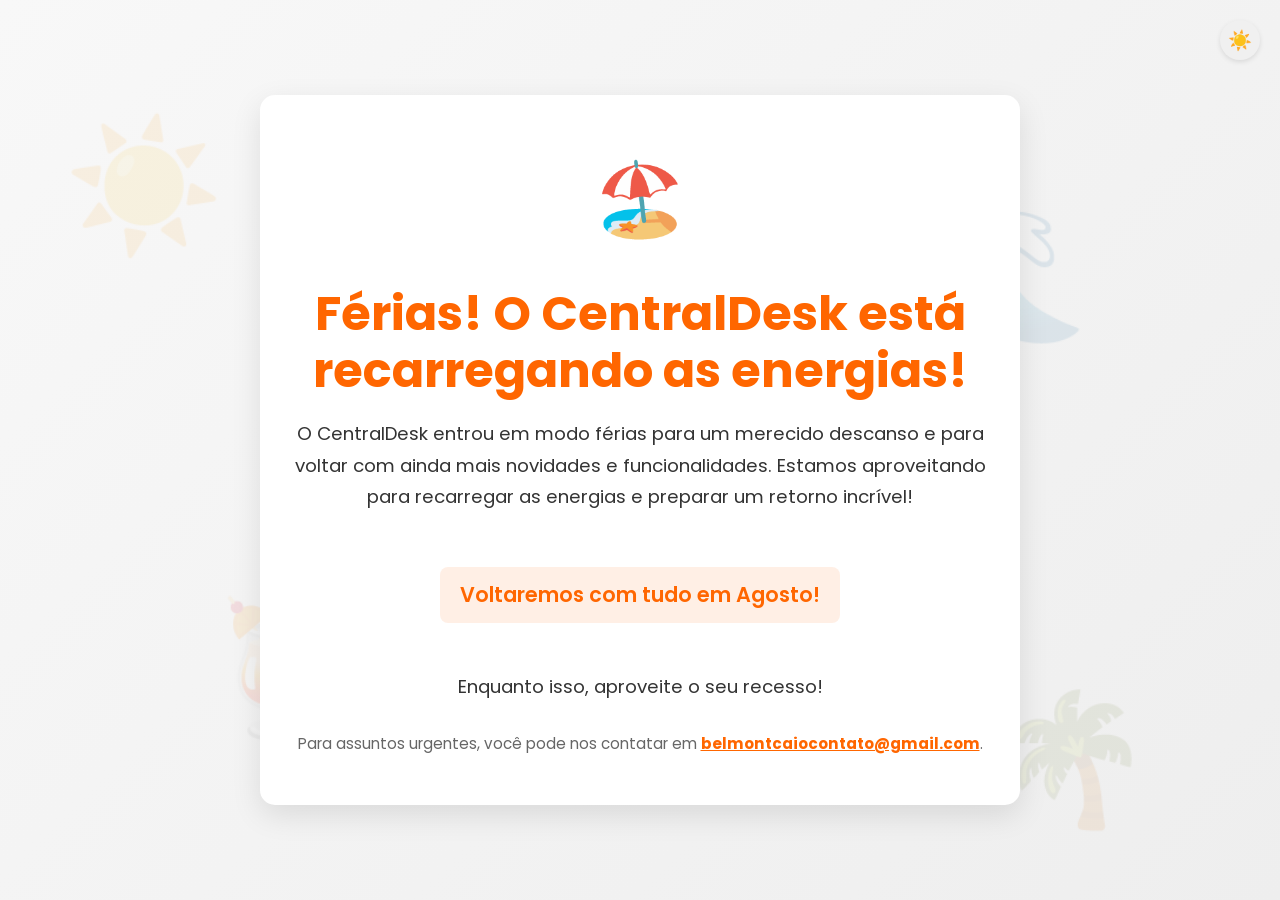
==== commit c7cf768c: "Remove markdown formatting from vacation message" ====
--- a/index.html
+++ b/index.html
@@ -189,11 +189,11 @@
         <div class="emoji-icon">🏖️</div>
         <h1>Férias! O CentralDesk está recarregando as energias!</h1>
         <p>
-            O **CentralDesk** entrou em modo férias para um merecido descanso e para voltar com ainda mais novidades e funcionalidades.
+            O CentralDesk entrou em modo férias para um merecido descanso e para voltar com ainda mais novidades e funcionalidades.
             Estamos aproveitando para recarregar as energias e preparar um retorno incrível!
         </p>
         <p class="return-date">
-            Voltaremos com tudo em **Agosto**!
+            Voltaremos com tudo em Agosto!
         </p>
         <p>
             Enquanto isso, aproveite o seu recesso!
@@ -243,4 +243,4 @@
         document.addEventListener('DOMContentLoaded', initTheme);
     </script>
 </body>
-</html>+</html>
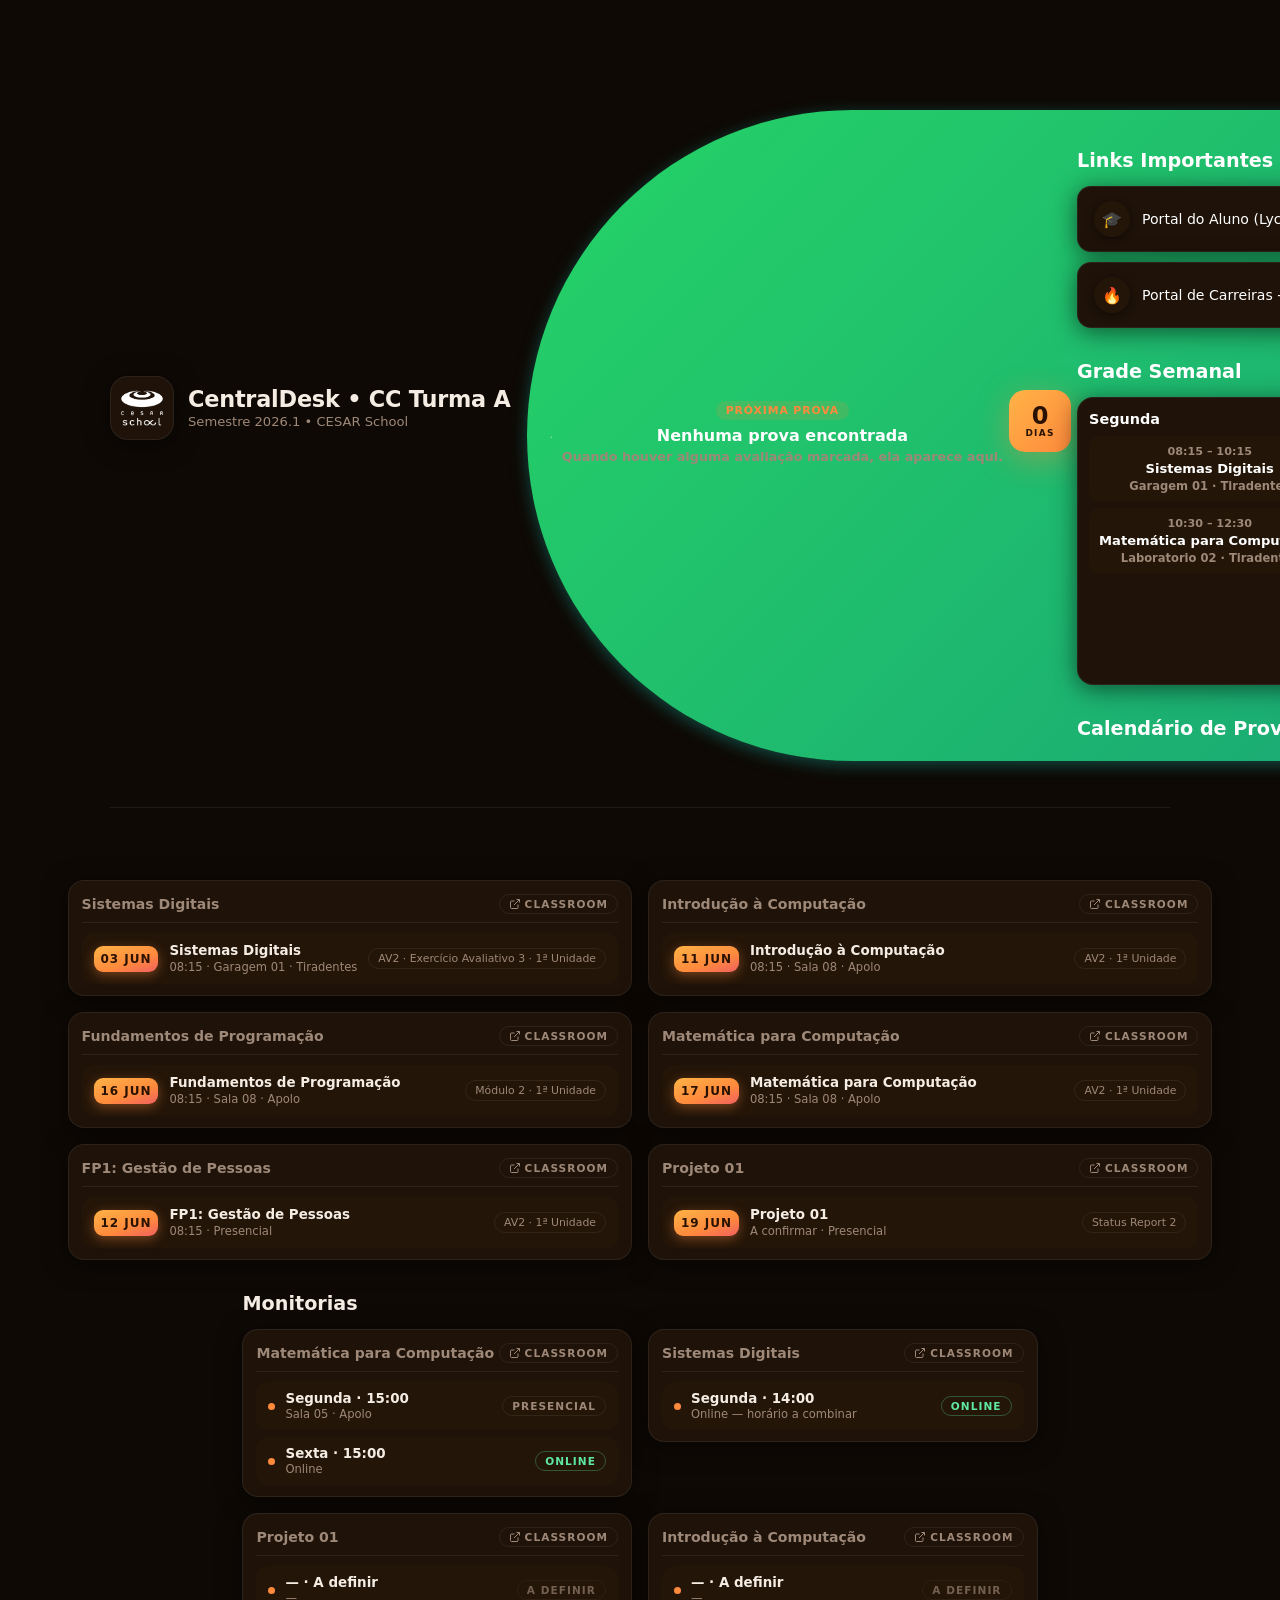
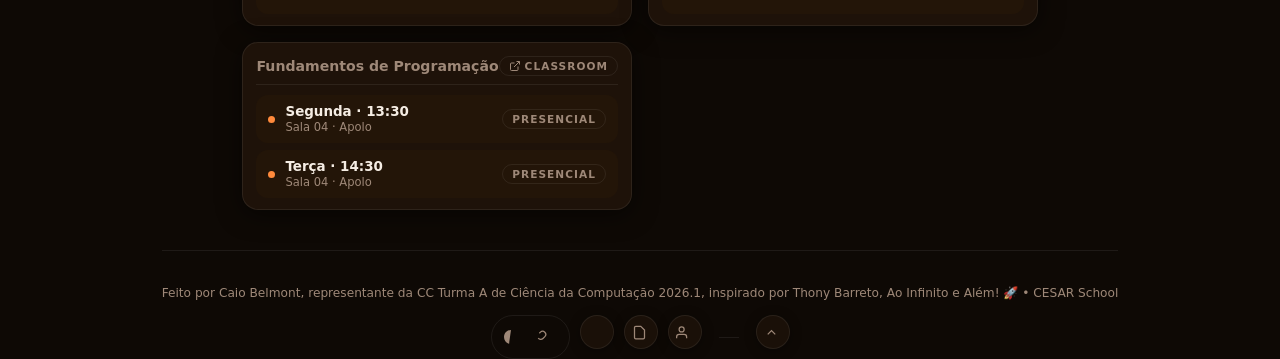
==== commit f074c5be: "Criar index.html com conteúdo do index_Ativo.html" ====
--- a/index.html
+++ b/index.html
@@ -1,246 +1,275 @@
 <!DOCTYPE html>
-<html lang="pt-BR">
+<html lang="pt-BR" data-theme="dark">
 <head>
-    <meta charset="UTF-8">
-    <meta name="viewport" content="width=device-width, initial-scale=1.0">
-    <link rel="icon" type="image/x-icon" href="assets/images/school_laranja.ico" />
-    <title>CentralDesk - Em Férias! ☀️</title>
-    <link href="https://fonts.googleapis.com/css2?family=Poppins:wght@400;600;700&display=swap" rel="stylesheet">
-    <style>
-        /* Variáveis CSS para cores */
-        :root {
-            --primary-color: #ff6600; /* Laranja CESAR School */
-            --secondary-color: #333;
-            --background-light: #f8f8f8;
-            --background-dark: #eee;
-            --text-light: #666;
-            --card-bg: #fff;
-            --shadow-color: rgba(0, 0, 0, 0.1);
-            --button-bg: #f0f0f0;
-            --button-text: #333;
-        }
-
-        /* Tema Dark */
-        html[data-theme='dark'] {
-            --secondary-color: #f0f0f0;
-            --background-light: #2c2c2c;
-            --background-dark: #1a1a1a;
-            --text-light: #b0b0b0;
-            --card-bg: #3a3a3a;
-            --shadow-color: rgba(0, 0, 0, 0.3);
-            --button-bg: #4a4a4a;
-            --button-text: #f0f0f0;
-        }
-
-        body {
-            font-family: 'Poppins', sans-serif;
-            display: flex;
-            justify-content: center;
-            align-items: center;
-            min-height: 100vh;
-            margin: 0;
-            background: linear-gradient(135deg, var(--background-light) 0%, var(--background-dark) 100%);
-            color: var(--secondary-color);
-            text-align: center;
-            padding: 20px;
-            box-sizing: border-box;
-            overflow: hidden;
-            transition: background-color 0.3s ease, color 0.3s ease;
-        }
-
-        .container {
-            background-color: var(--card-bg);
-            border-radius: 15px;
-            box-shadow: 0 10px 30px var(--shadow-color);
-            padding: 50px 30px;
-            max-width: 700px;
-            width: 100%;
-            position: relative;
-            z-index: 1;
-            animation: fadeIn 1s ease-out;
-            transition: background-color 0.3s ease, box-shadow 0.3s ease;
-        }
-
-        h1 {
-            color: var(--primary-color);
-            font-size: 3em;
-            margin-bottom: 15px;
-            font-weight: 700;
-            line-height: 1.2;
-        }
-
-        p {
-            font-size: 1.15em;
-            line-height: 1.7;
-            margin-bottom: 25px;
-            color: var(--secondary-color);
-        }
-
-        .emoji-icon {
-            font-size: 4.5em;
-            margin-bottom: 20px;
-            animation: bounce 2s infinite;
-        }
-
-        .return-date {
-            font-size: 1.3em;
-            font-weight: 600;
-            color: var(--primary-color);
-            margin-top: 30px;
-            margin-bottom: 30px;
-            padding: 10px 20px;
-            background-color: rgba(255, 102, 0, 0.1);
-            border-radius: 8px;
-            display: inline-block;
-        }
-
-        .contact-info {
-            margin-top: 30px;
-            font-size: 0.95em;
-            color: var(--text-light);
-        }
-
-        .contact-info a {
-            color: var(--primary-color);
-            text-decoration: none;
-            font-weight: bold;
-        }
-
-        .contact-info a:hover {
-            text-decoration: underline;
-        }
-
-        /* Botão de Tema */
-        .theme-toggle {
-            position: absolute;
-            top: 20px;
-            right: 20px;
-            background-color: var(--button-bg);
-            color: var(--button-text);
-            border: none;
-            border-radius: 50%;
-            width: 40px;
-            height: 40px;
-            font-size: 1.2em;
-            cursor: pointer;
-            display: flex;
-            justify-content: center;
-            align-items: center;
-            box-shadow: 0 2px 5px var(--shadow-color);
-            transition: background-color 0.3s ease, color 0.3s ease, transform 0.2s ease;
-            z-index: 10;
-        }
-
-        .theme-toggle:hover {
-            transform: scale(1.1);
-        }
-
-        /* Animações */
-        @keyframes fadeIn {
-            from { opacity: 0; transform: translateY(-20px); }
-            to { opacity: 1; transform: translateY(0); }
-        }
-
-        @keyframes bounce {
-            0%, 20%, 50%, 80%, 100% { transform: translateY(0); }
-            40% { transform: translateY(-15px); }
-            60% { transform: translateY(-7px); }
-        }
-
-        /* Elementos de fundo animados */
-        .background-element {
-            position: absolute;
-            opacity: 0.1;
-            animation: float 10s ease-in-out infinite alternate;
-            font-size: 8em; /* Tamanho padrão para desktop */
-            pointer-events: none; /* Garante que não interfira com cliques */
-        }
-        .sun { top: 10%; left: 5%; animation-delay: 0s; }
-        .palm { bottom: 5%; right: 10%; animation-delay: 2s; }
-        .wave { top: 20%; right: 15%; animation-delay: 4s; }
-        .cocktail { bottom: 15%; left: 15%; animation-delay: 6s; }
-
-        @keyframes float {
-            0% { transform: translateY(0px); }
-            100% { transform: translateY(20px); }
-        }
-
-        /* Responsividade */
-        @media (max-width: 768px) {
-            h1 { font-size: 2.2em; }
-            p { font-size: 1em; }
-            .emoji-icon { font-size: 3.5em; }
-            .return-date { font-size: 1.1em; }
-            .container { padding: 30px 20px; }
-            .background-element { font-size: 4em !important; } /* Reduzir tamanho dos elementos de fundo */
-            .theme-toggle { top: 10px; right: 10px; width: 35px; height: 35px; font-size: 1em; }
-        }
-    </style>
+  <meta charset="UTF-8" />
+  <meta name="viewport" content="width=device-width, initial-scale=1.0" />
+  <link rel="icon" type="image/x-icon" href="assets/images/school_laranja.ico" />
+  <title>CentralDesk • CC Turma A</title>
+  <link rel="stylesheet" href="style.css" />
 </head>
 <body>
-    <button id="theme-toggle" class="theme-toggle">☀️</button>
-
-    <div class="background-element sun">☀️</div>
-    <div class="background-element palm">🌴</div>
-    <div class="background-element wave">🌊</div>
-    <div class="background-element cocktail">🍹</div>
-
-    <div class="container">
-        <div class="emoji-icon">🏖️</div>
-        <h1>Férias! O CentralDesk está recarregando as energias!</h1>
-        <p>
-            O CentralDesk entrou em modo férias para um merecido descanso e para voltar com ainda mais novidades e funcionalidades.
-            Estamos aproveitando para recarregar as energias e preparar um retorno incrível!
-        </p>
-        <p class="return-date">
-            Voltaremos com tudo em Agosto!
-        </p>
-        <p>
-            Enquanto isso, aproveite o seu recesso!
-        </p>
-        <div class="contact-info">
-            Para assuntos urgentes, você pode nos contatar em <a href="mailto:belmontcaiocontato@gmail.com" target="_blank" style="text-decoration: underline;">belmontcaiocontato@gmail.com</a>.
-        </div>
+  <div class="app-shell">
+
+    <!-- TOPBAR desktop -->
+    <header class="topbar">
+      <div class="topbar-left">
+        <div class="brand-card">
+          <img id="school-logo" src="assets/images/logo-cesar-school-branca.png" alt="CESAR School" />
+        </div>
+        <div class="title-block">
+          <h1 id="hub-title">CentralDesk • CC Turma A</h1>
+          <p id="hub-subtitle" class="subtitle">Semestre 2026.1 • CESAR School</p>
+        </div>
+      </div>
+      <div class="topbar-right">
+        <button class="theme-toggle" id="theme-toggle" aria-label="Alternar tema">
+          <span class="theme-icon">☀</span>
+          <span class="theme-icon">🌙</span>
+          <span class="theme-toggle-thumb"></span>
+        </button>
+        <button class="ghost-button" id="copy-link-btn">
+          <svg width="13" height="13" viewBox="0 0 24 24" fill="none" stroke="currentColor" stroke-width="2"><rect x="9" y="9" width="13" height="13" rx="2"/><path d="M5 15H4a2 2 0 0 1-2-2V4a2 2 0 0 1[...]
+          Copiar link
+        </button>
+        <button class="ghost-button" id="qr-code-btn">
+          <svg width="13" height="13" viewBox="0 0 24 24" fill="none" stroke="currentColor" stroke-width="2"><rect x="3" y="3" width="7" height="7"/><rect x="14" y="3" width="7" height="7"/><rect x="3[...]
+          QR Code
+        </button>
+        <button class="ghost-button" id="install-app-btn">
+          <svg width="13" height="13" viewBox="0 0 24 24" fill="none" stroke="currentColor" stroke-width="2"><path d="M12 2v13m0 0l-4-4m4 4l4-4M2 17v3a2 2 0 0 0 2 2h16a2 2 0 0 0 2-2v-3"/></svg>
+          Instalar app
+        </button>
+        <button class="whatsapp-button" id="whatsapp-btn">
+          <svg width="14" height="14" viewBox="0 0 24 24" fill="currentColor"><path d="M17.472 14.382c-.297-.149-1.758-.867-2.03-.967-.273-.099-.471-.148-.67.15-.197.297-.767.966-.94 1.164-.173.199-.3[...]
+          WhatsApp
+        </button>
+      </div>
+    </header>
+
+    <!-- TOPBAR mobile (centralizada) -->
+    <header class="topbar-mobile">
+      <div class="brand-card brand-card-mobile">
+        <img id="school-logo-mobile" src="assets/images/logo-cesar-school-branca.png" alt="CESAR School" />
+      </div>
+      <h1 class="mobile-title" id="hub-title-mobile">CentralDesk • CC Turma A</h1>
+      <p class="mobile-subtitle" id="hub-subtitle-mobile">Semestre 2026.1 • CESAR School</p>
+      <div class="mobile-actions">
+        <button class="theme-toggle" id="theme-toggle-mobile" aria-label="Alternar tema">
+          <span class="theme-icon">☀</span>
+          <span class="theme-icon">🌙</span>
+          <span class="theme-toggle-thumb"></span>
+        </button>
+        <button class="ghost-button" id="copy-link-btn-mobile">
+          <svg width="13" height="13" viewBox="0 0 24 24" fill="none" stroke="currentColor" stroke-width="2"><rect x="9" y="9" width="13" height="13" rx="2"/><path d="M5 15H4a2 2 0 0 1-2-2V4a2 2 0 0 1[...]
+          Copiar link
+        </button>
+        <button class="ghost-button" id="qr-code-btn-mobile">QR Code</button>
+        <button class="ghost-button" id="install-app-btn-mobile">Instalar app</button>
+        <button class="whatsapp-button" id="whatsapp-btn-mobile">
+          <svg width="14" height="14" viewBox="0 0 24 24" fill="currentColor"><path d="M17.472 14.382c-.297-.149-1.758-.867-2.03-.967-.273-.099-.471-.148-.67.15-.197.297-.767.966-.94 1.164-.173.199-.3[...]
+          WhatsApp
+        </button>
+      </div>
+    </header>
+
+    <!-- HIGHLIGHT -->
+    <section class="highlight-section">
+      <div class="highlight-main">
+        <div class="highlight-tag">Próxima prova</div>
+        <h2 id="highlight-title">Carregando...</h2>
+        <p id="highlight-description" class="muted small"></p>
+        <div class="highlight-meta">
+          <span id="highlight-course"></span>
+          <span id="highlight-room"></span>
+        </div>
+      </div>
+      <div class="highlight-side">
+        <div class="highlight-count">
+          <span id="highlight-days">—</span>
+          <span class="label">dias</span>
+        </div>
+        <p id="highlight-date" class="muted small"></p>
+      </div>
+    </section>
+
+    <main class="app-main">
+
+      <section class="section" id="links-section">
+        <div class="section-header"><h2>Links Importantes</h2></div>
+        <div class="cards-grid" id="important-links"></div>
+      </section>
+
+      <section class="section" id="grade-section">
+        <div class="section-header"><h2>Grade Semanal</h2></div>
+        <div class="week-grid" id="weekly-schedule"></div>
+      </section>
+
+      <section class="section" id="provas-section">
+        <div class="section-header">
+          <h2>Calendário de Provas</h2>
+          <div class="view-toggle">
+            <button class="view-toggle-btn active" id="view-by-subject">Por matéria</button>
+            <button class="view-toggle-btn" id="view-by-date">Por data</button>
+          </div>
+        </div>
+        <div id="exam-calendar"></div>
+      </section>
+
+      <section class="section" id="monitorias-section">
+        <div class="section-header"><h2>Monitorias</h2></div>
+        <div id="monitorias"></div>
+      </section>
+
+    </main>
+
+    <footer class="app-footer">
+      <p id="footer-text"></p>
+      <div class="footer-links">
+        <a href="github.com/BelmontBeta" target="_blank" id="github-link" class="icon-link">
+          <svg width="14" height="14" viewBox="0 0 24 24" fill="currentColor"><path d="M12 0C5.37 0 0 5.37 0 12c0 5.3 3.438 9.8 8.205 11.385.6.113.82-.258.82-.577 0-.285-.01-1.04-.015-2.04-3.338.724-4[...]
+          GitHub
+        </a>
+        <a href="www.linkedin.com/in/caio-belmont-29b6191aa/" target="_blank" id="linkedin-link" class="icon-link">
+          <svg width="14" height="14" viewBox="0 0 24 24" fill="currentColor"><path d="M20.447 20.452h-3.554v-5.569c0-1.328-.027-3.037-1.852-3.037-1.853 0-2.136 1.445-2.136 2.939v5.667H9.351V9h3.414v1[...]
+          LinkedIn
+        </a>
+      </div>
+    </footer>
+
+  </div>
+
+  <!-- SIDE NAV flutuante à direita (desktop + mobile) -->
+  <nav class="side-nav" id="side-nav">
+    <a class="side-nav-item active" href="#links-section">
+      <span class="side-nav-icon">
+        <svg width="15" height="15" viewBox="0 0 24 24" fill="none" stroke="currentColor" stroke-width="2"><path d="M10 13a5 5 0 0 0 7.54.54l3-3a5 5 0 0 0-7.07-7.07l-1.72 1.71"/><path d="M14 11a5 5 0 [...]
+      </span>
+      <span class="side-nav-label">Links</span>
+    </a>
+    <a class="side-nav-item" href="#grade-section">
+      <span class="side-nav-icon">
+        <svg width="15" height="15" viewBox="0 0 24 24" fill="none" stroke="currentColor" stroke-width="2"><rect x="3" y="4" width="18" height="18" rx="2"/><line x1="16" y1="2" x2="16" y2="6"/><line x[...]
+      </span>
+      <span class="side-nav-label">Grade</span>
+    </a>
+    <a class="side-nav-item" href="#provas-section">
+      <span class="side-nav-icon">
+        <svg width="15" height="15" viewBox="0 0 24 24" fill="none" stroke="currentColor" stroke-width="2"><path d="M14 2H6a2 2 0 0 0-2 2v16a2 2 0 0 0 2 2h12a2 2 0 0 0 2-2V8z"/><polyline points="14 2 [...]
+      </span>
+      <span class="side-nav-label">Provas</span>
+    </a>
+    <a class="side-nav-item" href="#monitorias-section">
+      <span class="side-nav-icon">
+        <svg width="15" height="15" viewBox="0 0 24 24" fill="none" stroke="currentColor" stroke-width="2"><path d="M17 21v-2a4 4 0 0 0-4-4H5a4 4 0 0 0-4 4v2"/><circle cx="9" cy="7" r="4"/><path d="M2[...]
+      </span>
+      <span class="side-nav-label">Monitorias</span>
+    </a>
+    <div class="side-nav-divider"></div>
+    <button class="side-nav-item side-nav-top" id="back-to-top">
+      <span class="side-nav-icon">
+        <svg width="15" height="15" viewBox="0 0 24 24" fill="none" stroke="currentColor" stroke-width="2"><polyline points="18 15 12 9 6 15"/></svg>
+      </span>
+      <span class="side-nav-label">Topo</span>
+    </button>
+  </nav>
+
+  <!-- MODAL QR CODE -->
+  <div class="modal-overlay" id="modal-qr">
+    <div class="modal-box">
+      <div class="modal-header">
+        <span class="modal-title">🔳 QR Code do CentralDesk</span>
+        <button class="modal-close" id="modal-qr-close">
+          <svg width="16" height="16" viewBox="0 0 24 24" fill="none" stroke="currentColor" stroke-width="2.5"><line x1="18" y1="6" x2="6" y2="18"/><line x1="6" y1="6" x2="18" y2="18"/></svg>
+        </button>
+      </div>
+      <div class="modal-body modal-body-qr">
+        <div class="qr-wrapper">
+          <img id="qr-img" src="" alt="QR Code" />
+        </div>
+        <p class="qr-url" id="qr-url-text"></p>
+      </div>
+      <div class="modal-footer">
+        <button class="btn-download-qr" id="btn-download-qr">
+          <svg width="14" height="14" viewBox="0 0 24 24" fill="none" stroke="currentColor" stroke-width="2"><path d="M12 2v13m0 0l-4-4m4 4l4-4M2 17v3a2 2 0 0 0 2 2h16a2 2 0 0 0 2-2v-3"/></svg>
+          Baixar .png
+        </button>
+        <button class="btn-modal-ghost" id="modal-qr-close2">Fechar</button>
+      </div>
     </div>
-
-    <script>
-        function setTheme(theme) {
-            document.documentElement.setAttribute('data-theme', theme);
-            localStorage.setItem('centraldesk-maintenance-theme', theme);
-            updateThemeToggleIcon(theme);
-        }
-
-        function updateThemeToggleIcon(theme) {
-            const toggleButton = document.getElementById('theme-toggle');
-            if (toggleButton) {
-                toggleButton.textContent = theme === 'dark' ? '🌙' : '☀️';
-            }
-        }
-
-        function initTheme() {
-            const savedTheme = localStorage.getItem('centraldesk-maintenance-theme');
-            const prefersDark = window.matchMedia && window.matchMedia('(prefers-color-scheme: dark)').matches;
-
-            let initialTheme = 'light';
-            if (savedTheme) {
-                initialTheme = savedTheme;
-            } else if (prefersDark) {
-                initialTheme = 'dark';
-            }
-
-            setTheme(initialTheme);
-
-            const toggleButton = document.getElementById('theme-toggle');
-            if (toggleButton) {
-                toggleButton.addEventListener('click', () => {
-                    const currentTheme = document.documentElement.getAttribute('data-theme');
-                    const newTheme = currentTheme === 'dark' ? 'light' : 'dark';
-                    setTheme(newTheme);
-                });
-            }
-        }
-
-        document.addEventListener('DOMContentLoaded', initTheme);
-    </script>
+  </div>
+
+  <!-- MODAL INSTALAR APP -->
+  <div class="modal-overlay" id="modal-install">
+    <div class="modal-box">
+      <div class="modal-header">
+        <span class="modal-title">📲 Instalar no celular</span>
+        <button class="modal-close" id="modal-install-close">
+          <svg width="16" height="16" viewBox="0 0 24 24" fill="none" stroke="currentColor" stroke-width="2.5"><line x1="18" y1="6" x2="6" y2="18"/><line x1="6" y1="6" x2="18" y2="18"/></svg>
+        </button>
+      </div>
+      <div class="modal-body">
+        <p class="install-subtitle">Adicione o CentralDesk à sua tela inicial como um app, sem precisar de loja.</p>
+
+        <div class="install-tabs">
+          <button class="install-tab active" data-tab="android">
+            <svg width="14" height="14" viewBox="0 0 24 24" fill="currentColor"><path d="M17.523 15.341a.75.75 0 1 0 0-1.5.75.75 0 0 0 0 1.5zm-11.046 0a.75.75 0 1 0 0-1.5.75.75 0 0 0 0 1.5zM2.4 8.4l1.[...]
+            Android
+          </button>
+          <button class="install-tab" data-tab="iphone">
+            <svg width="14" height="14" viewBox="0 0 24 24" fill="currentColor"><path d="M16.5 1.5h-9A2.5 2.5 0 0 0 5 4v16a2.5 2.5 0 0 0 2.5 2.5h9A2.5 2.5 0 0 0 19 20V4a2.5 2.5 0 0 0-2.5-2.5zm-4.5 18a[...]
+            iPhone
+          </button>
+        </div>
+
+        <div class="install-steps" id="steps-android">
+          <div class="install-step">
+            <span class="step-num">1</span>
+            <span>Abra o site no <strong>Google Chrome</strong> do seu celular.</span>
+          </div>
+          <div class="install-step">
+            <span class="step-num">2</span>
+            <span>Toque nos <strong>três pontinhos ⋮</strong> no canto superior direito.</span>
+          </div>
+          <div class="install-step">
+            <span class="step-num">3</span>
+            <span>Selecione <strong>"Adicionar à tela inicial"</strong> ou <strong>"Instalar app"</strong>.</span>
+          </div>
+          <div class="install-step">
+            <span class="step-num">4</span>
+            <span>Confirme tocando em <strong>"Adicionar"</strong>. Pronto! 🎉</span>
+          </div>
+        </div>
+
+        <div class="install-steps hidden" id="steps-iphone">
+          <div class="install-step">
+            <span class="step-num">1</span>
+            <span>Abra o site no <strong>Safari</strong> (não funciona em outros navegadores).</span>
+          </div>
+          <div class="install-step">
+            <span class="step-num">2</span>
+            <span>Toque no botão de <strong>compartilhar</strong> — quadrado com seta pra cima, na barra inferior.</span>
+          </div>
+          <div class="install-step">
+            <span class="step-num">3</span>
+            <span>Role e toque em <strong>"Adicionar à Tela de Início"</strong>.</span>
+          </div>
+          <div class="install-step">
+            <span class="step-num">4</span>
+            <span>Confirme em <strong>"Adicionar"</strong> no canto superior direito. Feito! 🎉</span>
+          </div>
+        </div>
+
+        <div class="install-tip">
+          💡 O app funciona offline e fica sempre atualizado quando você abrir com internet.
+        </div>
+      </div>
+      <div class="modal-footer">
+        <button class="btn-modal-ghost" id="modal-install-close2">Fechar</button>
+      </div>
+    </div>
+  </div>
+
+  <script src="config.js"></script>
+  <script src="script.js"></script>
 </body>
 </html>
--- a/style.css
+++ b/style.css
@@ -0,0 +1,922 @@
+/* =====================================================
+   CentralDesk • CESAR School
+   ===================================================== */
+
+   :root {
+    --bg:          #0e0905;
+    --bg-up:       #1a1008;
+    --bg-soft:     #231508;
+    --bg-card:     #1e1209;
+    --accent:      #ff8a3c;
+    --accent-glow: rgba(255,138,60,.35);
+    --text:        #f5ede4;
+    --muted:       #9e8878;
+    --border:      rgba(255,255,255,.07);
+    --border-acc:  rgba(255,138,60,.4);
+    --r-lg:        16px;
+    --r-md:        12px;
+    --pill:        999px;
+    --sh-card:     0 4px 24px rgba(0,0,0,.55);
+    --sh-acc:      0 8px 32px rgba(255,138,60,.4);
+    --font:        system-ui,-apple-system,BlinkMacSystemFont,"Segoe UI",sans-serif;
+  }
+  
+  :root[data-theme="light"] {
+    --bg:          #f5ede4;
+    --bg-up:       #ffffff;
+    --bg-soft:     #ede3d8;
+    --bg-card:     #ffffff;
+    --accent:      #e06520;
+    --accent-glow: rgba(224,101,32,.2);
+    --text:        #2d1c0e;
+    --muted:       #7a5c45;
+    --border:      rgba(0,0,0,.08);
+    --border-acc:  rgba(224,101,32,.45);
+    --sh-card:     0 4px 20px rgba(0,0,0,.08);
+    --sh-acc:      0 8px 28px rgba(224,101,32,.25);
+  }
+  
+  *,*::before,*::after { box-sizing: border-box; }
+  html,body { margin:0; padding:0; font-family:var(--font); color:var(--text); min-height:100%; }
+  body { background:var(--bg); display:flex; flex-direction:column; align-items:center; }
+  
+  .app-shell {
+    width: 100%;
+    max-width: 1100px;
+    padding: 24px 20px 56px;
+  }
+  
+  /* ══════════════════════════════════════════════
+     TOPBAR — desktop
+     ══════════════════════════════════════════════ */
+  
+  .topbar {
+    display: flex;
+    align-items: center;
+    justify-content: space-between;
+    gap: 16px;
+    margin-bottom: 16px;
+    padding-bottom: 16px;
+    border-bottom: 1px solid var(--border);
+  }
+  
+  .topbar-left {
+    display: flex;
+    align-items: center;
+    gap: 14px;
+    flex-shrink: 0;
+  }
+  
+  .brand-card {
+    width: 64px; height: 64px;
+    border-radius: 18px;
+    background: var(--bg-card);
+    border: 1px solid var(--border);
+    display: flex; align-items: center; justify-content: center;
+    box-shadow: var(--sh-card);
+    flex-shrink: 0;
+  }
+  
+  .brand-card img { width: 48px; height: auto; }
+  
+  .title-block h1 {
+    margin: 0 0 2px;
+    font-size: 1.4rem;
+    font-weight: 700;
+    letter-spacing: -.01em;
+  }
+  
+  .subtitle { margin: 0; font-size: .82rem; color: var(--muted); }
+  
+  .topbar-right {
+    display: flex;
+    align-items: center;
+    gap: 8px;
+    flex-wrap: wrap;
+    justify-content: flex-end;
+  }
+  
+  /* TOPBAR mobile — oculto por padrão */
+  .topbar-mobile { display: none; }
+  
+  /* ══════════════════════════════════════════════
+     BOTÕES
+     ══════════════════════════════════════════════ */
+  
+  button { border: none; cursor: pointer; font: inherit; }
+  
+  .ghost-button {
+    padding: 7px 14px;
+    border-radius: var(--pill);
+    background: var(--bg-up);
+    border: 1px solid var(--border);
+    color: var(--text);
+    font-size: .8rem;
+    display: inline-flex; align-items: center; gap: 6px;
+    transition: transform .12s, box-shadow .12s, border-color .12s;
+    white-space: nowrap;
+  }
+  
+  .ghost-button:hover {
+    transform: translateY(-1px);
+    border-color: var(--border-acc);
+    box-shadow: var(--sh-card);
+  }
+  
+  .whatsapp-button {
+    padding: 7px 16px;
+    border-radius: var(--pill);
+    background: linear-gradient(135deg,#25d366,#128c7e);
+    color: #fff; font-size: .8rem; font-weight: 600;
+    display: inline-flex; align-items: center; gap: 6px;
+    box-shadow: 0 4px 16px rgba(18,140,126,.5);
+    transition: transform .12s, box-shadow .12s;
+    white-space: nowrap;
+  }
+  
+  .whatsapp-button:hover {
+    transform: translateY(-1px);
+    box-shadow: 0 8px 24px rgba(18,140,126,.7);
+  }
+  
+  /* ── Toggle tema ── */
+  
+  .theme-toggle {
+    position: relative;
+    width: 48px; height: 25px;
+    border-radius: var(--pill);
+    background: var(--bg-up);
+    border: 1px solid var(--border);
+    display: inline-flex; align-items: center; justify-content: space-between;
+    padding: 0 5px; cursor: pointer; overflow: hidden; flex-shrink: 0;
+  }
+  
+  .theme-icon { font-size: .65rem; pointer-events: none; z-index: 1; }
+  
+  .theme-toggle-thumb {
+    position: absolute; top: 3px; left: 3px;
+    width: 17px; height: 17px; border-radius: 50%;
+    background: var(--accent);
+    transition: transform .22s ease;
+    box-shadow: 0 2px 8px var(--accent-glow);
+  }
+  
+  :root[data-theme="light"] .theme-toggle-thumb { transform: translateX(21px); }
+  
+  /* ══════════════════════════════════════════════
+     SIDE NAV — flutuante direita (desktop + mobile)
+     ══════════════════════════════════════════════ */
+  
+  .side-nav {
+    position: fixed;
+    right: 18px;
+    top: 50%;
+    transform: translateY(-50%);
+    z-index: 100;
+    display: flex;
+    flex-direction: column;
+    align-items: flex-end;
+    gap: 6px;
+  }
+  
+  .side-nav-item {
+    display: flex;
+    align-items: center;
+    justify-content: flex-end;
+    padding: 0;
+    border-radius: var(--pill);
+    background: var(--bg-up);
+    border: 1px solid var(--border);
+    color: var(--muted);
+    text-decoration: none;
+    cursor: pointer;
+    font: inherit;
+    font-size: .78rem;
+    overflow: hidden;
+    height: 34px;
+    width: 34px;
+    transition:
+      width .22s ease,
+      background .15s,
+      border-color .15s,
+      color .15s,
+      box-shadow .15s;
+    box-shadow: 0 2px 12px rgba(0,0,0,.35);
+    white-space: nowrap;
+  }
+  
+  .side-nav-item:hover {
+    width: 130px;
+    background: var(--bg-card);
+    border-color: var(--border-acc);
+    color: var(--text);
+    box-shadow: 0 4px 20px rgba(0,0,0,.5);
+  }
+  
+  .side-nav-item.active {
+    border-color: rgba(255,138,60,.55);
+    background: rgba(255,138,60,.18);
+    color: var(--accent);
+  }
+  
+  .side-nav-item.active:hover {
+    background: rgba(255,138,60,.25);
+  }
+  
+  .side-nav-icon {
+    display: flex; align-items: center; justify-content: center;
+    width: 34px; height: 34px;
+    flex-shrink: 0;
+    order: 2;
+  }
+  
+  .side-nav-label {
+    order: 1;
+    padding-left: 12px;
+    opacity: 0;
+    transform: translateX(6px);
+    transition: opacity .18s ease, transform .18s ease;
+    pointer-events: none;
+    font-weight: 500;
+  }
+  
+  .side-nav-item:hover .side-nav-label {
+    opacity: 1;
+    transform: translateX(0);
+  }
+  
+  .side-nav-divider {
+    width: 20px; height: 1px;
+    background: var(--border);
+    align-self: center;
+    margin: 2px 7px;
+  }
+  
+  .side-nav-top { background: var(--bg-up); }
+  
+  /* ══════════════════════════════════════════════
+     HIGHLIGHT
+     ══════════════════════════════════════════════ */
+  
+  .highlight-section {
+    background: var(--bg-up);
+    border: 1px solid var(--border);
+    border-radius: var(--r-lg);
+    padding: 16px 20px;
+    display: flex; align-items: center; justify-content: space-between;
+    gap: 16px; margin-bottom: 8px;
+    box-shadow: var(--sh-card);
+  }
+  
+  .highlight-tag {
+    display: inline-flex; padding: 3px 10px;
+    border-radius: var(--pill);
+    background: rgba(255,138,60,.15); color: var(--accent);
+    font-size: .68rem; font-weight: 600; letter-spacing: .08em;
+    text-transform: uppercase; margin-bottom: 6px;
+  }
+  
+  .highlight-main h2 { margin: 0 0 4px; font-size: 1rem; font-weight: 600; }
+  .highlight-main .muted { margin: 0 0 6px; font-size: .8rem; }
+  
+  .highlight-meta {
+    display: flex; flex-wrap: wrap; gap: 4px;
+    font-size: .75rem; color: var(--muted);
+  }
+  .highlight-meta span:not(:empty):not(:first-child)::before { content: " · "; }
+  
+  .highlight-side {
+    display: flex; flex-direction: column;
+    align-items: center; gap: 6px; flex-shrink: 0;
+  }
+  
+  .highlight-count {
+    width: 62px; height: 62px; border-radius: 16px;
+    background: linear-gradient(135deg,#ffb347,#ff8a3c);
+    display: flex; flex-direction: column;
+    align-items: center; justify-content: center;
+    color: #2a1100; font-weight: 700;
+    box-shadow: var(--sh-acc); line-height: 1;
+  }
+  
+  .highlight-count span:first-child { font-size: 1.5rem; }
+  .highlight-count .label {
+    font-size: .56rem; text-transform: uppercase;
+    letter-spacing: .14em; margin-top: 1px;
+  }
+  
+  #highlight-date { font-size: .72rem; color: var(--muted); text-align: center; }
+  
+  /* ══════════════════════════════════════════════
+     SEÇÕES
+     ══════════════════════════════════════════════ */
+  
+  .section { margin-top: 32px; }
+  
+  .section-header {
+    display: flex; align-items: center;
+    justify-content: space-between; margin-bottom: 14px;
+  }
+  
+  .section-header h2 { margin: 0; font-size: 1.2rem; font-weight: 700; }
+  
+  .muted { color: var(--muted); }
+  .small { font-size: .8rem; }
+  
+  /* ── Toggle provas ── */
+  
+  .view-toggle {
+    display: flex; gap: 4px;
+    background: var(--bg-up);
+    border: 1px solid var(--border);
+    border-radius: var(--pill);
+    padding: 3px;
+  }
+  
+  .view-toggle-btn {
+    padding: 4px 14px;
+    border-radius: var(--pill);
+    border: none; background: transparent;
+    color: var(--muted); font-size: .75rem; font-weight: 500;
+    cursor: pointer;
+    transition: background .15s, color .15s;
+    white-space: nowrap;
+  }
+  
+  .view-toggle-btn.active {
+    background: var(--accent);
+    color: #2a1100; font-weight: 600;
+  }
+  
+  .view-toggle-btn:not(.active):hover {
+    background: rgba(255,255,255,.05);
+    color: var(--text);
+  }
+  
+  /* ══════════════════════════════════════════════
+     LINKS IMPORTANTES
+     ══════════════════════════════════════════════ */
+  
+  .cards-grid {
+    display: grid;
+    grid-template-columns: 1fr 1fr 1fr;
+    gap: 10px;
+  }
+  
+  .link-card {
+    position: relative;
+    background: var(--bg-card);
+    border-radius: 14px;
+    padding: 14px 16px;
+    display: flex; align-items: center; justify-content: space-between;
+    gap: 12px; text-decoration: none; color: inherit;
+    border: 1px solid var(--border);
+    box-shadow: var(--sh-card);
+    overflow: hidden;
+    transition: border-color .18s ease, box-shadow .18s ease, transform .12s ease;
+  }
+  
+  .link-card::before {
+    content: "";
+    position: absolute;
+    left: 0; top: 10px; bottom: 10px;
+    width: 3px; border-radius: var(--pill);
+    background: linear-gradient(to bottom, transparent, var(--accent), transparent);
+    opacity: 0; transform: translateX(-4px);
+    transition: opacity .18s ease, transform .18s ease;
+  }
+  
+  .link-card::after {
+    content: "";
+    position: absolute; inset: 0;
+    background: radial-gradient(circle at 0% 50%, rgba(255,138,60,.10) 0%, transparent 65%);
+    opacity: 0; transition: opacity .22s ease;
+    pointer-events: none;
+  }
+  
+  .link-card:hover {
+    transform: translateY(-2px);
+    border-color: var(--border-acc);
+    box-shadow: 0 8px 28px rgba(0,0,0,.55);
+  }
+  
+  .link-card:hover::before { opacity: 1; transform: translateX(0); }
+  .link-card:hover::after  { opacity: 1; }
+  
+  .link-card-left {
+    display: flex; align-items: center;
+    gap: 12px; min-width: 0;
+  }
+  
+  .link-icon {
+    width: 36px; height: 36px;
+    border-radius: 999px;
+    background: var(--bg-soft);
+    display: flex; align-items: center; justify-content: center;
+    font-size: 1rem; flex-shrink: 0;
+    box-shadow: 0 2px 8px rgba(0,0,0,.4);
+    transition: background .18s ease, box-shadow .18s ease;
+  }
+  
+  .link-card:hover .link-icon {
+    background: rgba(255,138,60,.14);
+    box-shadow: 0 4px 14px rgba(255,138,60,.3);
+  }
+  
+  .link-text-main {
+    font-size: .88rem; font-weight: 500;
+    white-space: nowrap; overflow: hidden; text-overflow: ellipsis;
+    transition: color .14s;
+  }
+  
+  .link-card:hover .link-text-main { color: var(--text); }
+  
+  .link-card-right {
+    display: flex; align-items: center;
+    gap: 8px; flex-shrink: 0;
+  }
+  
+  .link-arrow {
+    font-size: .95rem; color: var(--muted); opacity: .7;
+    transition: transform .14s ease, color .14s ease, opacity .14s ease;
+  }
+  
+  .link-card:hover .link-arrow {
+    transform: translateX(3px); color: var(--accent); opacity: 1;
+  }
+  
+  /* ── Badges ── */
+  
+  .badge {
+    border-radius: var(--pill); padding: 3px 9px;
+    font-size: .66rem; font-weight: 600; letter-spacing: .1em;
+    border: 1px solid var(--border); text-transform: uppercase;
+  }
+  
+  .badge-secondary { color: var(--muted); }
+  
+  .badge-classroom {
+    text-decoration: none; color: var(--muted);
+    display: inline-flex; align-items: center; gap: 4px;
+    transition: color .12s, border-color .12s; cursor: pointer;
+  }
+  
+  .badge-classroom:hover { color: var(--text); border-color: var(--border-acc); }
+  
+  /* ══════════════════════════════════════════════
+     GRADE
+     ══════════════════════════════════════════════ */
+  
+  .week-grid { display: grid; grid-template-columns: repeat(5,1fr); gap: 10px; }
+  
+  .day-card {
+    background: var(--bg-card); border: 1px solid var(--border);
+    border-radius: var(--r-lg); padding: 13px 11px 11px;
+    display: flex; flex-direction: column; gap: 9px;
+    box-shadow: var(--sh-card); transition: border-color .15s;
+  }
+  
+  .day-today {
+    border-color: var(--accent) !important;
+    box-shadow: 0 0 0 1px var(--accent), var(--sh-card) !important;
+  }
+  
+  .day-header { display: flex; align-items: center; justify-content: space-between; gap: 6px; }
+  .day-title-wrap { display: flex; align-items: center; gap: 5px; }
+  .day-title { font-size: .9rem; font-weight: 700; }
+  .day-emoji { font-size: .82rem; }
+  
+  .day-label {
+    font-size: .62rem; font-weight: 700; text-transform: uppercase; letter-spacing: .1em;
+    padding: 2px 7px; border-radius: var(--pill);
+    background: var(--accent); color: #2a1100;
+  }
+  
+  .day-body { display: flex; flex-direction: column; gap: 6px; }
+  
+  .class-block {
+    background: var(--bg-soft); border-radius: 10px;
+    padding: 8px 9px; border: 1px solid transparent;
+  }
+  
+  .class-block-warning { border-color: rgba(255,138,60,.25) !important; }
+  .class-time { font-size: .7rem; color: var(--muted); margin-bottom: 2px; }
+  .class-name { font-size: .82rem; font-weight: 600; line-height: 1.3; }
+  .class-location { font-size: .72rem; color: var(--muted); margin-top: 2px; }
+  
+  .warn-btn {
+    display: inline-block; margin-top: 6px; padding: 3px 8px;
+    border-radius: var(--pill);
+    background: rgba(255,138,60,.12); border: 1px solid rgba(255,138,60,.35);
+    color: #ffb37a; font-size: .7rem; cursor: default;
+  }
+  
+  /* ══════════════════════════════════════════════
+     PROVAS
+     ══════════════════════════════════════════════ */
+  
+  .exam-two-col { display: grid; grid-template-columns: 1fr 1fr; gap: 16px; align-items: start; }
+  
+  .exam-group {
+    background: var(--bg-card); border: 1px solid var(--border);
+    border-radius: var(--r-lg); padding: 13px 13px 11px; box-shadow: var(--sh-card);
+  }
+  
+  .exam-group-header {
+    display: flex; justify-content: space-between; align-items: center;
+    margin-bottom: 10px; padding-bottom: 8px; border-bottom: 1px solid var(--border);
+  }
+  
+  .exam-group-title { font-size: .88rem; font-weight: 600; color: var(--muted); }
+  
+  .exam-list { display: flex; flex-direction: column; gap: 8px; }
+  
+  .exam-list-flat { display: flex; flex-direction: column; gap: 8px; max-width: 100%; }
+  
+  .exam-item {
+    background: var(--bg-soft); border-radius: var(--r-md);
+    border: 1px solid transparent; padding: 9px 11px;
+    display: grid; grid-template-columns: auto 1fr auto;
+    gap: 11px; align-items: center; transition: border-color .12s;
+  }
+  
+  .exam-item:hover { border-color: var(--border-acc); }
+  
+  .exam-date {
+    min-width: 50px; border-radius: 9px;
+    background: linear-gradient(160deg,#ffb347 0%,#ff8a3c 60%,#f06060 100%);
+    color: #2a1100; font-weight: 700; padding: 6px 7px;
+    display: flex; align-items: center; justify-content: center;
+    box-shadow: 0 3px 12px rgba(255,138,60,.4);
+  }
+  
+  .exam-date .date-full { font-size: .75rem; letter-spacing: .08em; white-space: nowrap; }
+  
+  .exam-main { min-width: 0; }
+  .exam-title { font-size: .84rem; font-weight: 600; margin-bottom: 2px; white-space: nowrap; overflow: hidden; text-overflow: ellipsis; }
+  .exam-meta { font-size: .72rem; color: var(--muted); }
+  
+  .exam-tag {
+    font-size: .68rem; padding: 3px 9px; border-radius: var(--pill);
+    border: 1px solid var(--border); color: var(--muted); white-space: nowrap; flex-shrink: 0;
+  }
+  
+  /* ══════════════════════════════════════════════
+     MONITORIAS
+     ══════════════════════════════════════════════ */
+  
+  .monitor-group {
+    background: var(--bg-card); border: 1px solid var(--border);
+    border-radius: var(--r-lg); padding: 13px 13px 11px; box-shadow: var(--sh-card);
+  }
+  
+  .monitor-group-header {
+    display: flex; justify-content: space-between; align-items: center;
+    margin-bottom: 10px; padding-bottom: 8px; border-bottom: 1px solid var(--border);
+  }
+  
+  .monitor-list { display: flex; flex-direction: column; gap: 7px; }
+  
+  .monitor-item {
+    background: var(--bg-soft); border-radius: var(--r-md);
+    border: 1px solid transparent; padding: 8px 11px;
+    display: flex; align-items: center; gap: 10px; transition: border-color .12s;
+  }
+  
+  .monitor-item:hover { border-color: var(--border-acc); }
+  
+  .monitor-dot { width: 7px; height: 7px; border-radius: 50%; background: var(--accent); flex-shrink: 0; }
+  .monitor-main { flex: 1; min-width: 0; }
+  .monitor-time { font-size: .84rem; font-weight: 600; }
+  .monitor-meta { font-size: .72rem; color: var(--muted); margin-top: 1px; }
+  
+  .tag-online     { color: #5ee8a0; border-color: rgba(94,232,160,.3) !important; }
+  .tag-presencial { color: var(--muted); }
+  .tag-adefir     { color: var(--muted); opacity: .65; }
+  
+  /* ══════════════════════════════════════════════
+     FOOTER
+     ══════════════════════════════════════════════ */
+  
+  .app-footer {
+    margin-top: 40px; padding-top: 20px;
+    border-top: 1px solid var(--border);
+    font-size: .76rem; color: var(--muted); text-align: center; line-height: 1.6;
+  }
+  
+  .footer-links { margin-top: 8px; display: flex; justify-content: center; gap: 10px; }
+  
+  .icon-link {
+    color: var(--muted); text-decoration: none; font-size: .76rem;
+    padding: 4px 12px; border-radius: var(--pill); border: 1px solid var(--border);
+    display: inline-flex; align-items: center; gap: 5px;
+    transition: border-color .12s, color .12s;
+  }
+  
+  .icon-link:hover { border-color: var(--border-acc); color: var(--text); }
+  
+  /* ══════════════════════════════════════════════
+     RESPONSIVO
+     ══════════════════════════════════════════════ */
+  
+  @media (max-width: 900px) {
+    .week-grid { grid-template-columns: repeat(3,1fr); }
+  }
+  
+  @media (max-width: 720px) {
+    /* esconde topbar desktop, mostra mobile */
+    .topbar { display: none; }
+  
+    .topbar-mobile {
+      display: flex;
+      flex-direction: column;
+      align-items: center;
+      text-align: center;
+      gap: 10px;
+      margin-bottom: 16px;
+      padding-bottom: 16px;
+      border-bottom: 1px solid var(--border);
+    }
+  
+    .brand-card-mobile {
+      width: 80px; height: 80px;
+      border-radius: 22px;
+      background: var(--bg-card);
+      border: 1px solid var(--border);
+      display: flex; align-items: center; justify-content: center;
+      box-shadow: var(--sh-card);
+    }
+  
+    .brand-card-mobile img { width: 58px; height: auto; }
+  
+    .mobile-title {
+      margin: 0 0 2px;
+      font-size: 1.3rem;
+      font-weight: 700;
+      letter-spacing: -.01em;
+    }
+  
+    .mobile-subtitle {
+      margin: 0;
+      font-size: .8rem;
+      color: var(--muted);
+    }
+  
+    .mobile-actions {
+      display: flex;
+      flex-wrap: wrap;
+      justify-content: center;
+      gap: 6px;
+      margin-top: 4px;
+    }
+  
+    /* side nav continua visível no mobile, menor */
+    .side-nav { right: 10px; gap: 5px; }
+    .side-nav-item { width: 30px; height: 30px; }
+    .side-nav-item:hover { width: 120px; }
+    .side-nav-icon { width: 30px; height: 30px; }
+  
+    .cards-grid { grid-template-columns: 1fr 1fr; }
+    .exam-two-col { grid-template-columns: 1fr; }
+    .week-grid { grid-template-columns: 1fr 1fr; }
+  
+    .highlight-section { flex-direction: column; align-items: stretch; }
+    .highlight-side {
+      flex-direction: row; align-items: center;
+      justify-content: space-between;
+    }
+  
+    .exam-item { grid-template-columns: auto 1fr; grid-template-rows: auto auto; }
+    .exam-tag { grid-column: 2; justify-self: start; }
+  }
+  
+  @media (max-width: 480px) {
+    .cards-grid { grid-template-columns: 1fr; }
+    .week-grid { grid-template-columns: 1fr; }
+    .ghost-button, .whatsapp-button { font-size: .74rem; padding: 6px 11px; }
+    .side-nav { right: 8px; }
+  }
+  
+  /* ══════════════════════════════════════════════
+   MODAIS — QR Code e Instalar App
+   ══════════════════════════════════════════════ */
+
+.modal-overlay {
+    position: fixed;
+    inset: 0;
+    z-index: 200;
+    background: rgba(0,0,0,.65);
+    backdrop-filter: blur(6px);
+    -webkit-backdrop-filter: blur(6px);
+    display: flex;
+    align-items: center;
+    justify-content: center;
+    padding: 20px;
+    opacity: 0;
+    pointer-events: none;
+    transition: opacity .22s ease;
+  }
+  
+  .modal-overlay.open {
+    opacity: 1;
+    pointer-events: all;
+  }
+  
+  .modal-box {
+    background: var(--bg-card);
+    border: 1px solid var(--border);
+    border-radius: 20px;
+    width: 100%;
+    max-width: 320px;
+    box-shadow: 0 24px 64px rgba(0,0,0,.7);
+    display: flex;
+    flex-direction: column;
+    gap: 0;
+    transform: translateY(12px) scale(.97);
+    transition: transform .22s ease;
+    overflow: hidden;
+  }
+  
+  .modal-overlay.open .modal-box {
+    transform: translateY(0) scale(1);
+  }
+  
+  .modal-header {
+    display: flex;
+    align-items: center;
+    justify-content: space-between;
+    padding: 16px 18px 12px;
+    border-bottom: 1px solid var(--border);
+  }
+  
+  .modal-title {
+    font-size: .95rem;
+    font-weight: 700;
+  }
+  
+  .modal-close {
+    width: 28px; height: 28px;
+    border-radius: 50%;
+    background: var(--bg-soft);
+    border: 1px solid var(--border);
+    color: var(--muted);
+    display: flex; align-items: center; justify-content: center;
+    cursor: pointer;
+    transition: background .12s, color .12s;
+  }
+  
+  .modal-close:hover { background: var(--bg-up); color: var(--text); }
+  
+  .modal-body {
+    padding: 18px;
+    display: flex;
+    flex-direction: column;
+    gap: 14px;
+  }
+  
+  .modal-body-qr { align-items: center; }
+  
+  /* QR */
+  .qr-wrapper {
+    width: 200px; height: 200px;
+    border-radius: 14px;
+    background: #fff;
+    display: flex; align-items: center; justify-content: center;
+    padding: 10px;
+    box-shadow: 0 4px 20px rgba(0,0,0,.3);
+  }
+  
+  .qr-wrapper img {
+    width: 100%; height: 100%;
+    border-radius: 6px;
+    object-fit: contain;
+  }
+  
+  .qr-url {
+    margin: 0;
+    font-size: .74rem;
+    color: var(--accent);
+    word-break: break-all;
+    text-align: center;
+  }
+  
+  /* Footer dos modais */
+  .modal-footer {
+    padding: 12px 18px 16px;
+    display: flex;
+    gap: 8px;
+    justify-content: flex-end;
+    border-top: 1px solid var(--border);
+  }
+  
+  .btn-download-qr {
+    padding: 8px 16px;
+    border-radius: var(--pill);
+    background: linear-gradient(135deg, var(--accent), #e06520);
+    color: #2a1100;
+    font-size: .8rem;
+    font-weight: 700;
+    display: inline-flex; align-items: center; gap: 6px;
+    border: none; cursor: pointer;
+    box-shadow: 0 4px 14px var(--accent-glow);
+    transition: transform .12s, box-shadow .12s;
+  }
+  
+  .btn-download-qr:hover {
+    transform: translateY(-1px);
+    box-shadow: 0 6px 20px var(--accent-glow);
+  }
+  
+  .btn-modal-ghost {
+    padding: 8px 16px;
+    border-radius: var(--pill);
+    background: var(--bg-soft);
+    border: 1px solid var(--border);
+    color: var(--muted);
+    font-size: .8rem;
+    cursor: pointer;
+    transition: color .12s, border-color .12s;
+  }
+  
+  .btn-modal-ghost:hover { color: var(--text); border-color: var(--border-acc); }
+  
+  /* Instalar App */
+  .install-subtitle {
+    margin: 0;
+    font-size: .82rem;
+    color: var(--muted);
+    line-height: 1.5;
+  }
+  
+  .install-tabs {
+    display: flex;
+    gap: 6px;
+    background: var(--bg-soft);
+    border-radius: var(--pill);
+    padding: 4px;
+  }
+  
+  .install-tab {
+    flex: 1;
+    padding: 7px 12px;
+    border-radius: var(--pill);
+    border: none;
+    background: transparent;
+    color: var(--muted);
+    font-size: .8rem;
+    font-weight: 600;
+    cursor: pointer;
+    display: inline-flex; align-items: center; justify-content: center; gap: 6px;
+    transition: background .15s, color .15s, box-shadow .15s;
+  }
+  
+  .install-tab.active {
+    background: var(--accent);
+    color: #2a1100;
+    box-shadow: 0 2px 10px var(--accent-glow);
+  }
+  
+  .install-steps {
+    display: flex;
+    flex-direction: column;
+    gap: 10px;
+  }
+  
+  .install-steps.hidden { display: none; }
+  
+  .install-step {
+    display: flex;
+    align-items: flex-start;
+    gap: 10px;
+    font-size: .82rem;
+    line-height: 1.5;
+    color: var(--text);
+  }
+  
+  .step-num {
+    min-width: 24px; height: 24px;
+    border-radius: 50%;
+    background: var(--accent);
+    color: #2a1100;
+    font-size: .72rem;
+    font-weight: 700;
+    display: flex; align-items: center; justify-content: center;
+    flex-shrink: 0;
+    margin-top: 1px;
+  }
+  
+  .install-tip {
+    font-size: .75rem;
+    color: var(--muted);
+    background: var(--bg-soft);
+    border-radius: var(--r-md);
+    padding: 10px 12px;
+    border: 1px solid var(--border);
+    line-height: 1.5;
+  }
+  
+  /* responsivo modal */
+  @media (max-width: 400px) {
+    .modal-box { border-radius: 16px; }
+    .qr-wrapper { width: 170px; height: 170px; }
+  }
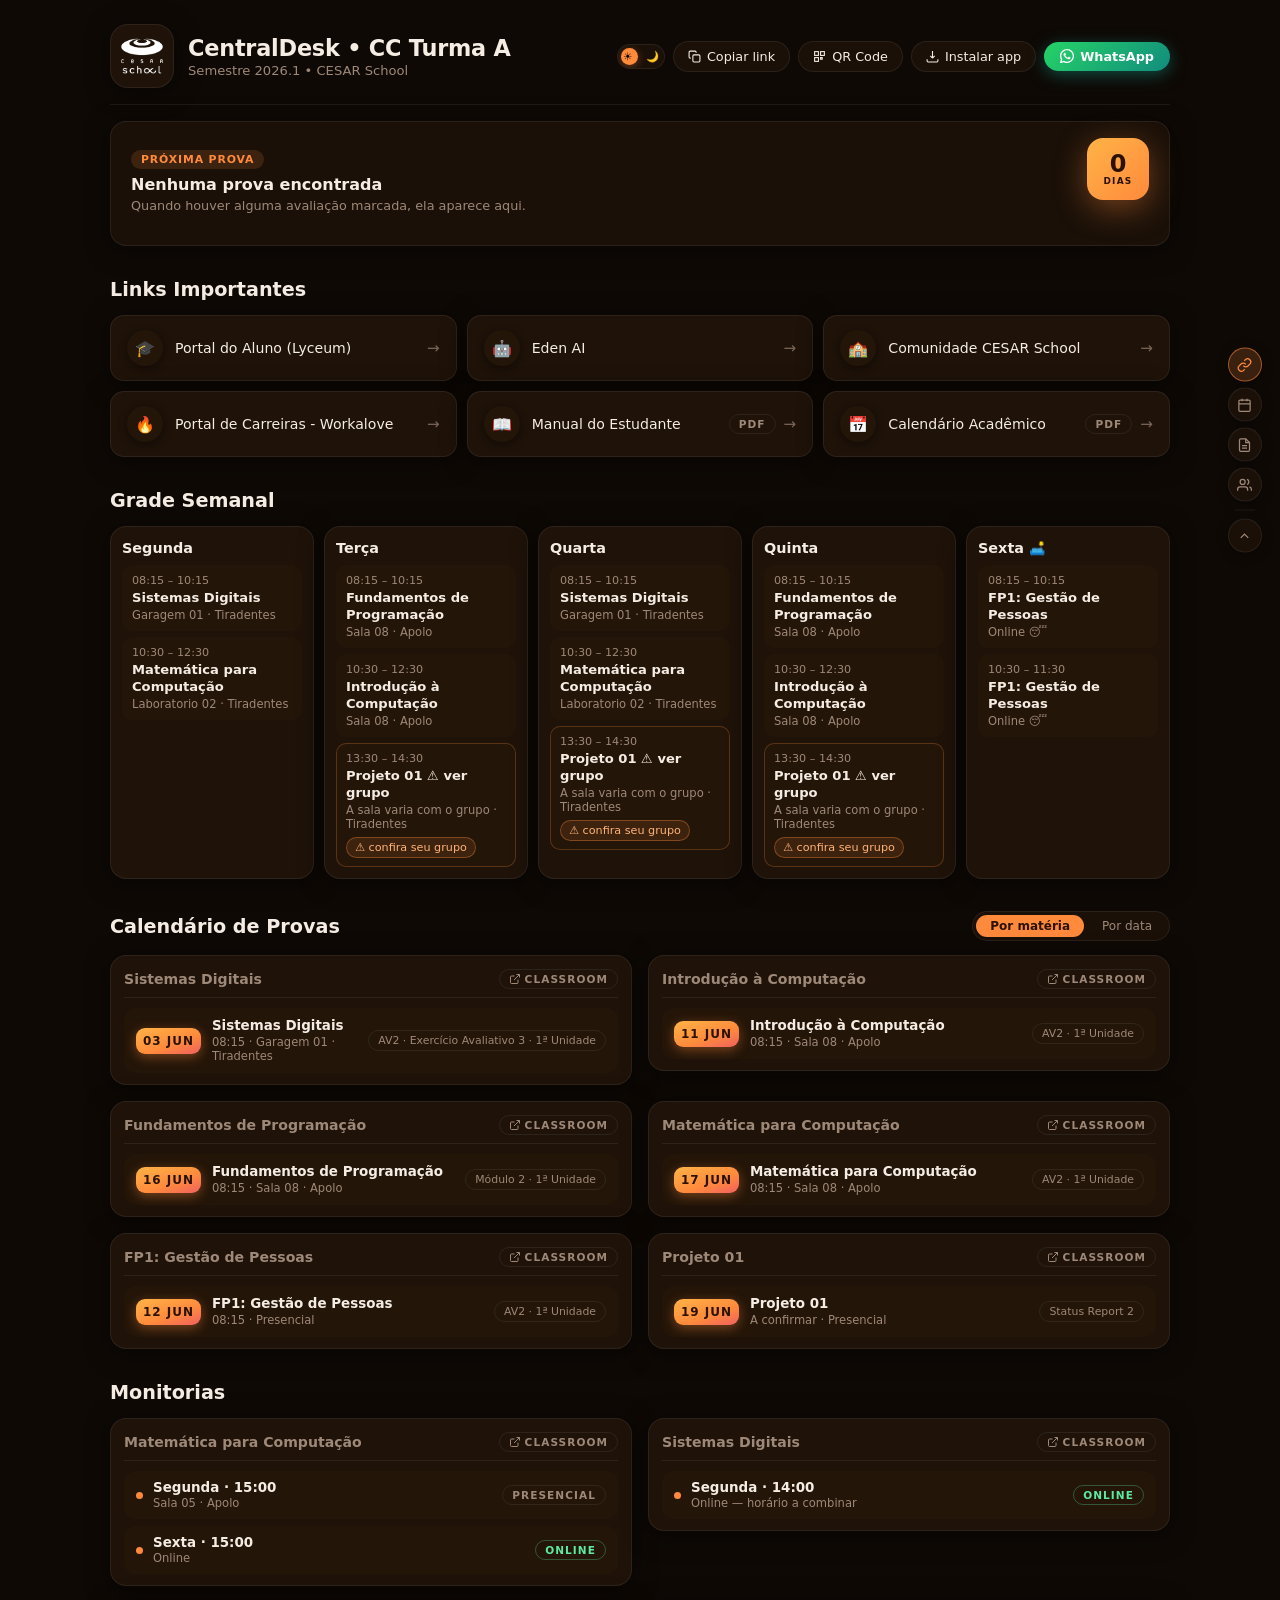
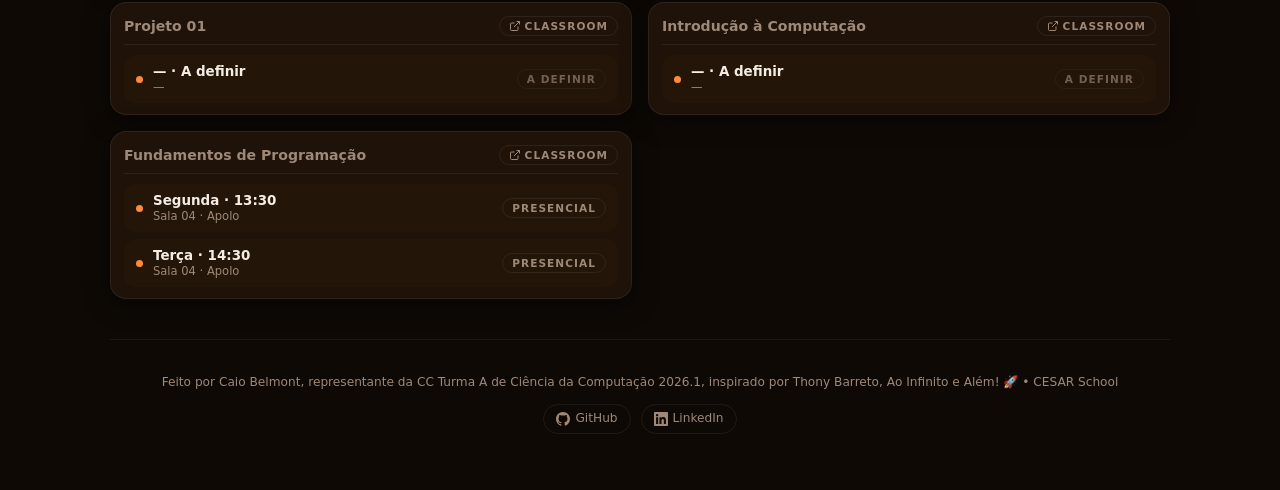
==== commit 924fd72e: "Update SVG icons and button labels in index.html" ====
--- a/index.html
+++ b/index.html
@@ -28,11 +28,11 @@
           <span class="theme-toggle-thumb"></span>
         </button>
         <button class="ghost-button" id="copy-link-btn">
-          <svg width="13" height="13" viewBox="0 0 24 24" fill="none" stroke="currentColor" stroke-width="2"><rect x="9" y="9" width="13" height="13" rx="2"/><path d="M5 15H4a2 2 0 0 1-2-2V4a2 2 0 0 1[...]
+          <svg width="13" height="13" viewBox="0 0 24 24" fill="none" stroke="currentColor" stroke-width="2"><rect x="9" y="9" width="13" height="13" rx="2"/><path d="M5 15H4a2 2 0 0 1-2-2V4a2 2 0 0 1 2-2h9a2 2 0 0 1 2 2v1"/></svg>
           Copiar link
         </button>
         <button class="ghost-button" id="qr-code-btn">
-          <svg width="13" height="13" viewBox="0 0 24 24" fill="none" stroke="currentColor" stroke-width="2"><rect x="3" y="3" width="7" height="7"/><rect x="14" y="3" width="7" height="7"/><rect x="3[...]
+          <svg width="13" height="13" viewBox="0 0 24 24" fill="none" stroke="currentColor" stroke-width="2"><rect x="3" y="3" width="7" height="7"/><rect x="14" y="3" width="7" height="7"/><rect x="3" y="14" width="7" height="7"/><rect x="14" y="14" width="3" height="3"/></svg>
           QR Code
         </button>
         <button class="ghost-button" id="install-app-btn">
@@ -40,7 +40,7 @@
           Instalar app
         </button>
         <button class="whatsapp-button" id="whatsapp-btn">
-          <svg width="14" height="14" viewBox="0 0 24 24" fill="currentColor"><path d="M17.472 14.382c-.297-.149-1.758-.867-2.03-.967-.273-.099-.471-.148-.67.15-.197.297-.767.966-.94 1.164-.173.199-.3[...]
+          <svg width="14" height="14" viewBox="0 0 24 24" fill="currentColor"><path d="M17.472 14.382c-.297-.149-1.758-.867-2.03-.967-.273-.099-.471-.148-.67.15-.197.297-.767.966-.94 1.164-.173.199-.347.223-.644.075-.297-.15-1.255-.463-2.39-1.475-.883-.788-1.48-1.761-1.653-2.059-.173-.297-.018-.458.13-.606.134-.133.298-.347.446-.52.149-.174.198-.298.298-.497.099-.198.05-.371-.025-.52-.075-.149-.669-1.612-.916-2.207-.242-.579-.487-.5-.669-.51a12.8 12.8 0 0 0-.57-.01c-.198 0-.52.074-.792.372-.272.297-1.04 1.016-1.04 2.479 0 1.462 1.065 2.875 1.213 3.074.149.198 2.096 3.2 5.077 4.487.709.306 1.262.489 1.694.625.712.227 1.36.195 1.871.118.571-.085 1.758-.719 2.006-1.413.248-.694.248-1.289.173-1.413-.074-.124-.272-.198-.57-.347z"/><path d="M12 0C5.373 0 0 5.373 0 12c0 2.127.558 4.126 1.532 5.859L.057 23.25a.75.75 0 0 0 .916.948l5.453-1.686A11.945 11.945 0 0 0 12 24c6.627 0 12-5.373 12-12S18.627 0 12 0zm0 21.75a9.695 9.695 0 0 1-4.962-1.362l-.355-.211-3.685 1.14 1.04-3.595-.232-.369A9.714 9.714 0 0 1 2.25 12C2.25 6.615 6.615 2.25 12 2.25S21.75 6.615 21.75 12 17.385 21.75 12 21.75z"/></svg>
           WhatsApp
         </button>
       </div>
@@ -60,13 +60,13 @@
           <span class="theme-toggle-thumb"></span>
         </button>
         <button class="ghost-button" id="copy-link-btn-mobile">
-          <svg width="13" height="13" viewBox="0 0 24 24" fill="none" stroke="currentColor" stroke-width="2"><rect x="9" y="9" width="13" height="13" rx="2"/><path d="M5 15H4a2 2 0 0 1-2-2V4a2 2 0 0 1[...]
+          <svg width="13" height="13" viewBox="0 0 24 24" fill="none" stroke="currentColor" stroke-width="2"><rect x="9" y="9" width="13" height="13" rx="2"/><path d="M5 15H4a2 2 0 0 1-2-2V4a2 2 0 0 1 2-2h9a2 2 0 0 1 2 2v1"/></svg>
           Copiar link
         </button>
         <button class="ghost-button" id="qr-code-btn-mobile">QR Code</button>
         <button class="ghost-button" id="install-app-btn-mobile">Instalar app</button>
         <button class="whatsapp-button" id="whatsapp-btn-mobile">
-          <svg width="14" height="14" viewBox="0 0 24 24" fill="currentColor"><path d="M17.472 14.382c-.297-.149-1.758-.867-2.03-.967-.273-.099-.471-.148-.67.15-.197.297-.767.966-.94 1.164-.173.199-.3[...]
+          <svg width="14" height="14" viewBox="0 0 24 24" fill="currentColor"><path d="M17.472 14.382c-.297-.149-1.758-.867-2.03-.967-.273-.099-.471-.148-.67.15-.197.297-.767.966-.94 1.164-.173.199-.347.223-.644.075-.297-.15-1.255-.463-2.39-1.475-.883-.788-1.48-1.761-1.653-2.059-.173-.297-.018-.458.13-.606.134-.133.298-.347.446-.52.149-.174.198-.298.298-.497.099-.198.05-.371-.025-.52-.075-.149-.669-1.612-.916-2.207-.242-.579-.487-.5-.669-.51a12.8 12.8 0 0 0-.57-.01c-.198 0-.52.074-.792.372-.272.297-1.04 1.016-1.04 2.479 0 1.462 1.065 2.875 1.213 3.074.149.198 2.096 3.2 5.077 4.487.709.306 1.262.489 1.694.625.712.227 1.36.195 1.871.118.571-.085 1.758-.719 2.006-1.413.248-.694.248-1.289.173-1.413-.074-.124-.272-.198-.57-.347z"/><path d="M12 0C5.373 0 0 5.373 0 12c0 2.127.558 4.126 1.532 5.859L.057 23.25a.75.75 0 0 0 .916.948l5.453-1.686A11.945 11.945 0 0 0 12 24c6.627 0 12-5.373 12-12S18.627 0 12 0zm0 21.75a9.695 9.695 0 0 1-4.962-1.362l-.355-.211-3.685 1.14 1.04-3.595-.232-.369A9.714 9.714 0 0 1 2.25 12C2.25 6.615 6.615 2.25 12 2.25S21.75 6.615 21.75 12 17.385 21.75 12 21.75z"/></svg>
           WhatsApp
         </button>
       </div>
@@ -126,11 +126,11 @@
       <p id="footer-text"></p>
       <div class="footer-links">
         <a href="github.com/BelmontBeta" target="_blank" id="github-link" class="icon-link">
-          <svg width="14" height="14" viewBox="0 0 24 24" fill="currentColor"><path d="M12 0C5.37 0 0 5.37 0 12c0 5.3 3.438 9.8 8.205 11.385.6.113.82-.258.82-.577 0-.285-.01-1.04-.015-2.04-3.338.724-4[...]
+          <svg width="14" height="14" viewBox="0 0 24 24" fill="currentColor"><path d="M12 0C5.37 0 0 5.37 0 12c0 5.3 3.438 9.8 8.205 11.385.6.113.82-.258.82-.577 0-.285-.01-1.04-.015-2.04-3.338.724-4.042-1.61-4.042-1.61-.546-1.387-1.333-1.756-1.333-1.756-1.089-.745.083-.729.083-.729 1.205.084 1.839 1.237 1.839 1.237 1.07 1.834 2.807 1.304 3.492.997.107-.775.418-1.305.762-1.604-2.665-.305-5.467-1.334-5.467-5.931 0-1.311.469-2.381 1.236-3.221-.124-.303-.535-1.524.117-3.176 0 0 1.008-.322 3.301 1.23A11.509 11.509 0 0 1 12 5.803c1.02.005 2.047.138 3.006.404 2.291-1.552 3.297-1.23 3.297-1.23.653 1.653.242 2.874.118 3.176.77.84 1.235 1.911 1.235 3.221 0 4.609-2.807 5.624-5.479 5.921.43.372.823 1.102.823 2.222 0 1.606-.015 2.896-.015 3.286 0 .315.21.69.825.57C20.565 21.795 24 17.295 24 12c0-6.63-5.37-12-12-12z"/></svg>
           GitHub
         </a>
         <a href="www.linkedin.com/in/caio-belmont-29b6191aa/" target="_blank" id="linkedin-link" class="icon-link">
-          <svg width="14" height="14" viewBox="0 0 24 24" fill="currentColor"><path d="M20.447 20.452h-3.554v-5.569c0-1.328-.027-3.037-1.852-3.037-1.853 0-2.136 1.445-2.136 2.939v5.667H9.351V9h3.414v1[...]
+          <svg width="14" height="14" viewBox="0 0 24 24" fill="currentColor"><path d="M20.447 20.452h-3.554v-5.569c0-1.328-.027-3.037-1.852-3.037-1.853 0-2.136 1.445-2.136 2.939v5.667H9.351V9h3.414v1.561h.046c.477-.9 1.637-1.85 3.37-1.85 3.601 0 4.267 2.37 4.267 5.455v6.286zM5.337 7.433a2.062 2.062 0 0 1-2.063-2.065 2.064 2.064 0 1 1 2.063 2.065zm1.782 13.019H3.555V9h3.564v11.452zM22.225 0H1.771C.792 0 0 .774 0 1.729v20.542C0 23.227.792 24 1.771 24h20.451C23.2 24 24 23.227 24 22.271V1.729C24 .774 23.2 0 22.222 0h.003z"/></svg>
           LinkedIn
         </a>
       </div>
@@ -142,25 +142,25 @@
   <nav class="side-nav" id="side-nav">
     <a class="side-nav-item active" href="#links-section">
       <span class="side-nav-icon">
-        <svg width="15" height="15" viewBox="0 0 24 24" fill="none" stroke="currentColor" stroke-width="2"><path d="M10 13a5 5 0 0 0 7.54.54l3-3a5 5 0 0 0-7.07-7.07l-1.72 1.71"/><path d="M14 11a5 5 0 [...]
+        <svg width="15" height="15" viewBox="0 0 24 24" fill="none" stroke="currentColor" stroke-width="2"><path d="M10 13a5 5 0 0 0 7.54.54l3-3a5 5 0 0 0-7.07-7.07l-1.72 1.71"/><path d="M14 11a5 5 0 0 0-7.54-.54l-3 3a5 5 0 0 0 7.07 7.07l1.71-1.71"/></svg>
       </span>
       <span class="side-nav-label">Links</span>
     </a>
     <a class="side-nav-item" href="#grade-section">
       <span class="side-nav-icon">
-        <svg width="15" height="15" viewBox="0 0 24 24" fill="none" stroke="currentColor" stroke-width="2"><rect x="3" y="4" width="18" height="18" rx="2"/><line x1="16" y1="2" x2="16" y2="6"/><line x[...]
+        <svg width="15" height="15" viewBox="0 0 24 24" fill="none" stroke="currentColor" stroke-width="2"><rect x="3" y="4" width="18" height="18" rx="2"/><line x1="16" y1="2" x2="16" y2="6"/><line x1="8" y1="2" x2="8" y2="6"/><line x1="3" y1="10" x2="21" y2="10"/></svg>
       </span>
       <span class="side-nav-label">Grade</span>
     </a>
     <a class="side-nav-item" href="#provas-section">
       <span class="side-nav-icon">
-        <svg width="15" height="15" viewBox="0 0 24 24" fill="none" stroke="currentColor" stroke-width="2"><path d="M14 2H6a2 2 0 0 0-2 2v16a2 2 0 0 0 2 2h12a2 2 0 0 0 2-2V8z"/><polyline points="14 2 [...]
+        <svg width="15" height="15" viewBox="0 0 24 24" fill="none" stroke="currentColor" stroke-width="2"><path d="M14 2H6a2 2 0 0 0-2 2v16a2 2 0 0 0 2 2h12a2 2 0 0 0 2-2V8z"/><polyline points="14 2 14 8 20 8"/><line x1="16" y1="13" x2="8" y2="13"/><line x1="16" y1="17" x2="8" y2="17"/></svg>
       </span>
       <span class="side-nav-label">Provas</span>
     </a>
     <a class="side-nav-item" href="#monitorias-section">
       <span class="side-nav-icon">
-        <svg width="15" height="15" viewBox="0 0 24 24" fill="none" stroke="currentColor" stroke-width="2"><path d="M17 21v-2a4 4 0 0 0-4-4H5a4 4 0 0 0-4 4v2"/><circle cx="9" cy="7" r="4"/><path d="M2[...]
+        <svg width="15" height="15" viewBox="0 0 24 24" fill="none" stroke="currentColor" stroke-width="2"><path d="M17 21v-2a4 4 0 0 0-4-4H5a4 4 0 0 0-4 4v2"/><circle cx="9" cy="7" r="4"/><path d="M23 21v-2a4 4 0 0 0-3-3.87"/><path d="M16 3.13a4 4 0 0 1 0 7.75"/></svg>
       </span>
       <span class="side-nav-label">Monitorias</span>
     </a>
@@ -212,11 +212,11 @@
 
         <div class="install-tabs">
           <button class="install-tab active" data-tab="android">
-            <svg width="14" height="14" viewBox="0 0 24 24" fill="currentColor"><path d="M17.523 15.341a.75.75 0 1 0 0-1.5.75.75 0 0 0 0 1.5zm-11.046 0a.75.75 0 1 0 0-1.5.75.75 0 0 0 0 1.5zM2.4 8.4l1.[...]
+            <svg width="14" height="14" viewBox="0 0 24 24" fill="currentColor"><path d="M17.523 15.341a.75.75 0 1 0 0-1.5.75.75 0 0 0 0 1.5zm-11.046 0a.75.75 0 1 0 0-1.5.75.75 0 0 0 0 1.5zM2.4 8.4l1.8-3.6A1.2 1.2 0 0 1 5.27 4.2h13.46a1.2 1.2 0 0 1 1.07.6l1.8 3.6H2.4zm-.4 1.2v7.2A1.2 1.2 0 0 0 3.2 18h.6v1.8a1.2 1.2 0 0 0 2.4 0V18h7.6v1.8a1.2 1.2 0 0 0 2.4 0V18h.6a1.2 1.2 0 0 0 1.2-1.2V9.6H2z"/></svg>
             Android
           </button>
           <button class="install-tab" data-tab="iphone">
-            <svg width="14" height="14" viewBox="0 0 24 24" fill="currentColor"><path d="M16.5 1.5h-9A2.5 2.5 0 0 0 5 4v16a2.5 2.5 0 0 0 2.5 2.5h9A2.5 2.5 0 0 0 19 20V4a2.5 2.5 0 0 0-2.5-2.5zm-4.5 18a[...]
+            <svg width="14" height="14" viewBox="0 0 24 24" fill="currentColor"><path d="M16.5 1.5h-9A2.5 2.5 0 0 0 5 4v16a2.5 2.5 0 0 0 2.5 2.5h9A2.5 2.5 0 0 0 19 20V4a2.5 2.5 0 0 0-2.5-2.5zm-4.5 18a1 1 0 1 1 0-2 1 1 0 0 1 0 2z"/></svg>
             iPhone
           </button>
         </div>
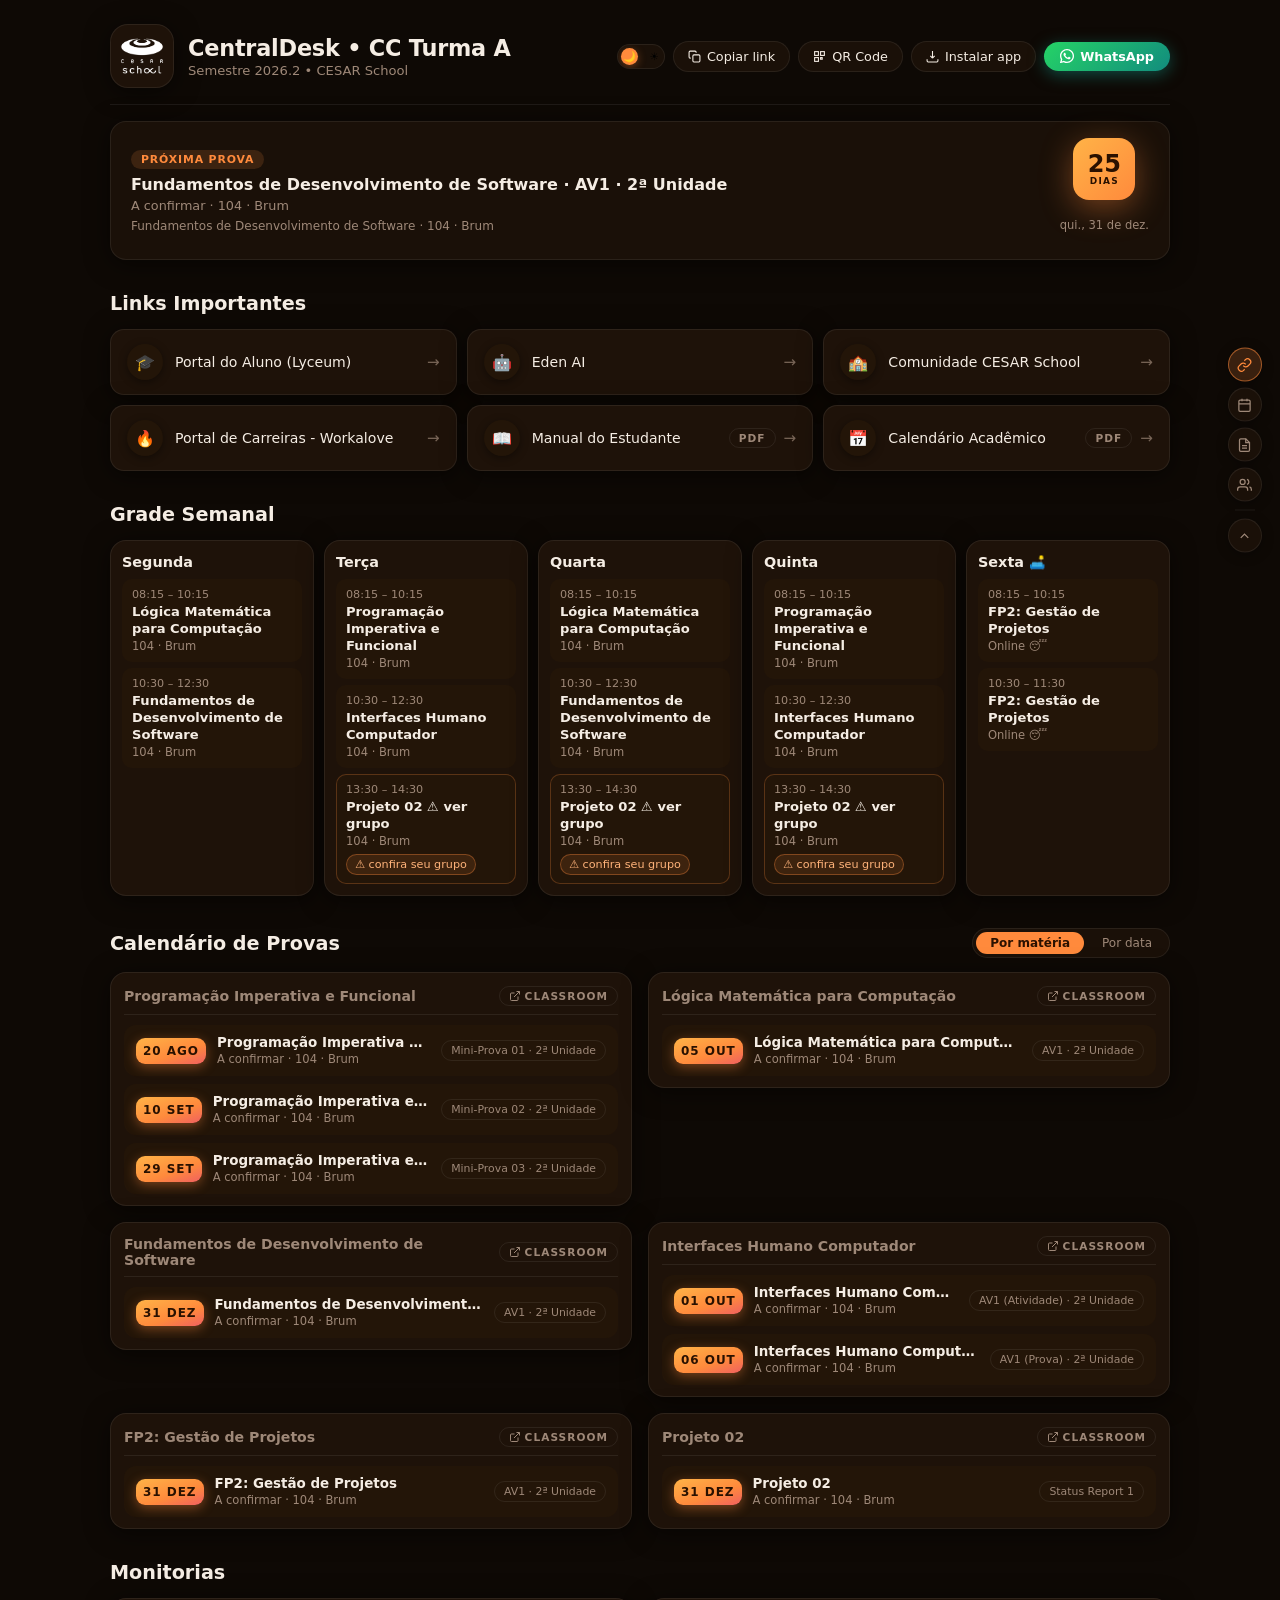
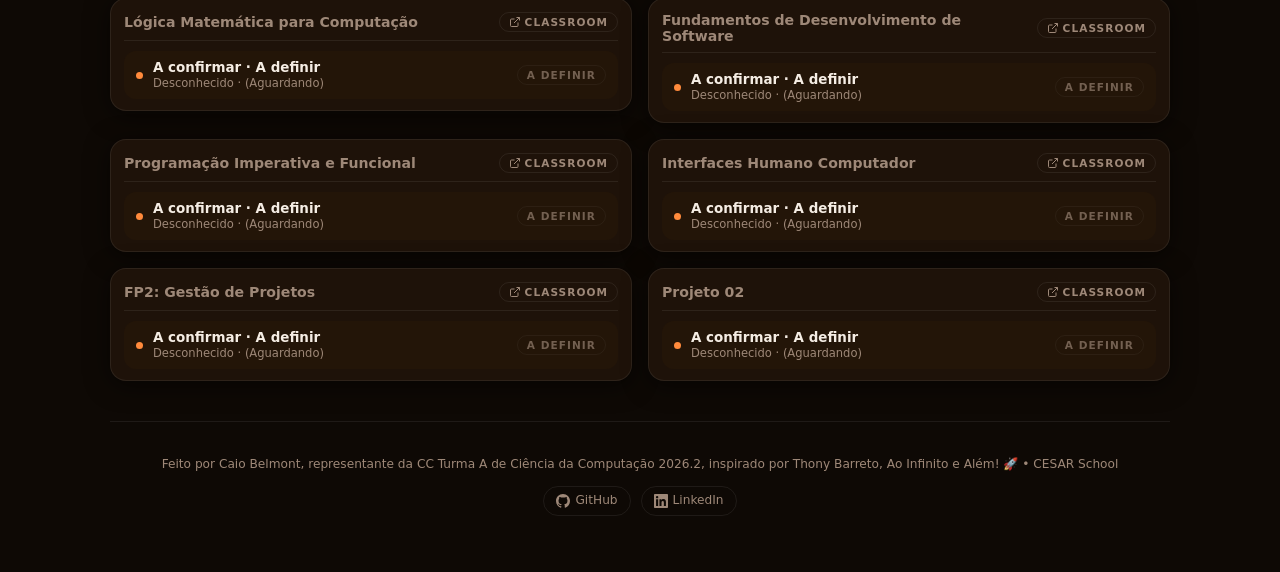
==== commit 4e1a09b6: "Add sun icon to theme toggle button" ====
--- a/index.html
+++ b/index.html
@@ -23,8 +23,8 @@
       </div>
       <div class="topbar-right">
         <button class="theme-toggle" id="theme-toggle" aria-label="Alternar tema">
+          <span class="theme-icon">🌙</span>
           <span class="theme-icon">☀</span>
-          <span class="theme-icon">🌙</span>
           <span class="theme-toggle-thumb"></span>
         </button>
         <button class="ghost-button" id="copy-link-btn">
